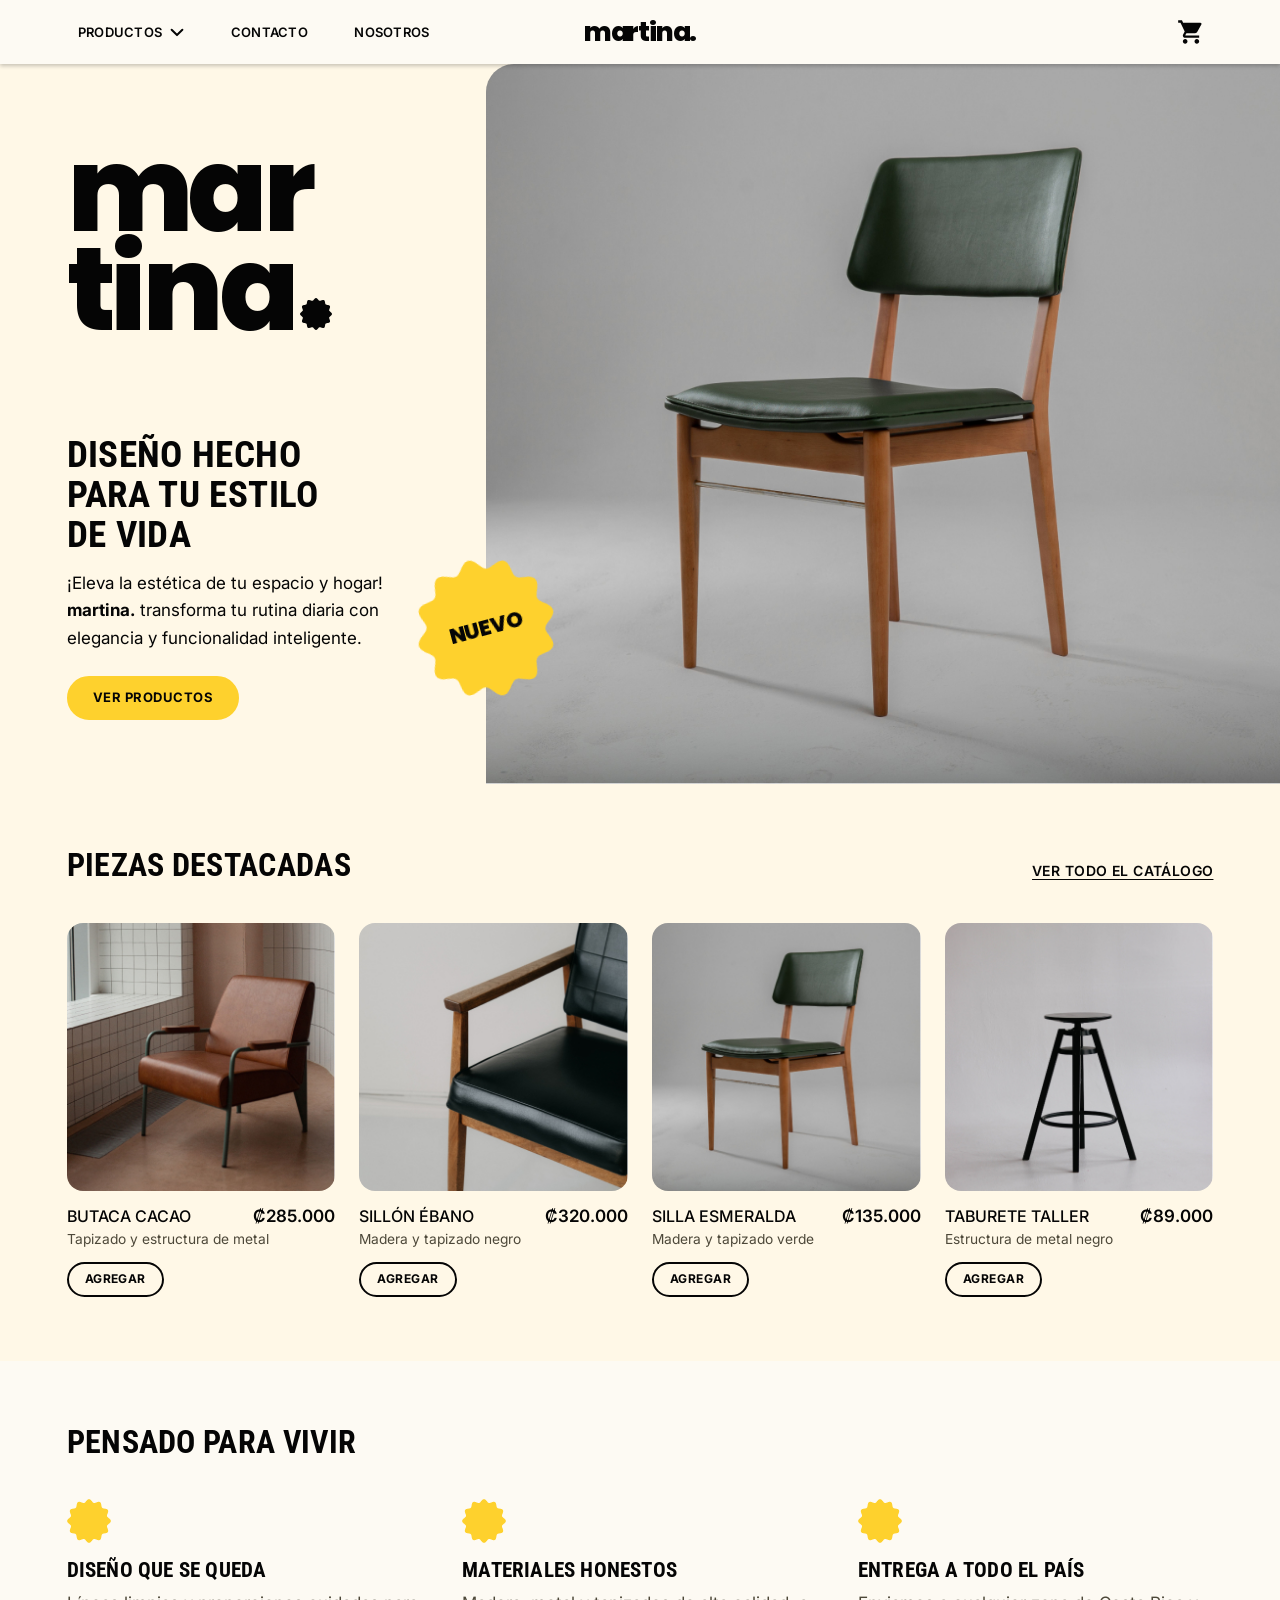
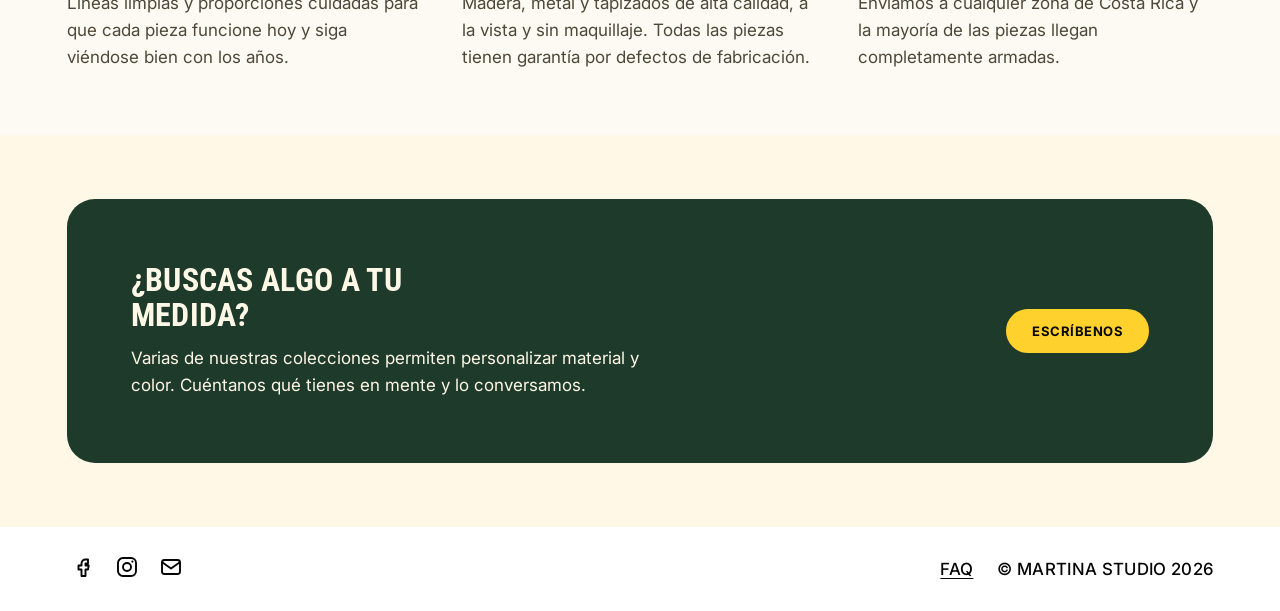
==== index.html @ 1516043b "Add files via upload" ====
<!DOCTYPE html>
<html lang="es-CR">
<head>
  <meta charset="utf-8">
  <meta name="viewport" content="width=device-width, initial-scale=1">
  <title>martina. | Diseño hecho para tu estilo de vida</title>
  <meta name="description" content="martina. studio: mobiliario contemporáneo que une arquitectura, forma y funcionalidad. Sillas, butacas y taburetes con envío a todo Costa Rica.">
  <meta name="theme-color" content="#fdfaf3">
  <meta property="og:type" content="website">
  <meta property="og:title" content="martina. | Diseño hecho para tu estilo de vida">
  <meta property="og:description" content="martina. studio: mobiliario contemporáneo que une arquitectura, forma y funcionalidad. Sillas, butacas y taburetes con envío a todo Costa Rica.">
  <meta property="og:locale" content="es_CR">
  <link rel="icon" href="img/favicon.svg" type="image/svg+xml">
  <link rel="preconnect" href="https://fonts.googleapis.com">
  <link rel="preconnect" href="https://fonts.gstatic.com" crossorigin>
  <link rel="stylesheet" href="https://fonts.googleapis.com/css2?family=Inter:wght@400;500;600;700&family=Poppins:wght@800&family=Roboto+Condensed:wght@700&display=swap">
  <link rel="stylesheet" href="css/base.css">
  <link rel="stylesheet" href="css/components.css">
  <link rel="stylesheet" href="css/pages.css">
  <script src="js/main.js" defer></script>
</head>
<body>
  <a class="skip-link" href="#contenido">Saltar al contenido</a>
  <header class="site-header">
    <div class="site-header__inner">
      <button class="nav-toggle" type="button" aria-expanded="false" aria-controls="menu-principal">
        <span class="nav-toggle__bars" aria-hidden="true"></span>
        <span class="visually-hidden">Menú</span>
      </button>
      <nav class="nav" id="menu-principal" aria-label="Principal">
        <ul class="nav__list">
          <li class="nav__item nav__item--sub">
            <div class="nav__pill">
              <a class="nav__link nav__link--split" href="productos.html">Productos</a>
              <button class="nav__chev" type="button" aria-expanded="false" aria-controls="submenu-productos">
                <span class="icon icon--chevron" aria-hidden="true"></span>
                <span class="visually-hidden">Mostrar categorías de productos</span>
              </button>
            </div>
            <ul class="nav__sub" id="submenu-productos">
            <li><a class="nav__sub-link" href="productos.html">Todos los productos</a></li>
            <li><a class="nav__sub-link" href="productos.html?tipo=silla">Sillas</a></li>
            <li><a class="nav__sub-link" href="productos.html?tipo=butaca">Butacas</a></li>
            <li><a class="nav__sub-link" href="productos.html?tipo=taburete">Taburetes</a></li>
            <li><a class="nav__sub-link" href="productos.html?tipo=mecedora">Mecedoras</a></li>
            </ul>
          </li>
          <li class="nav__item"><a class="nav__pill nav__link" href="contacto.html">Contacto</a></li>
          <li class="nav__item"><a class="nav__pill nav__link" href="nosotros.html">Nosotros</a></li>
        </ul>
      </nav>
      <a class="logo" href="index.html" aria-label="martina., ir al inicio">martina.</a>
      <a class="cart-link" href="carrito.html" aria-label="Carrito de compras, 0 productos">
        <span class="icon icon--cart" aria-hidden="true"></span>
        <span class="cart-link__count" data-cart-count></span>
      </a>
    </div>
  </header>

  <main id="contenido">
    <section class="hero" aria-labelledby="hero-title">
      <div class="hero__content">
        <span class="wordmark hero__wordmark" role="img" aria-label="martina."><span class="wordmark__line" aria-hidden="true">mar</span><span class="wordmark__line" aria-hidden="true">tina<span class="wordmark__dot"></span></span></span>
        <div>
          <h1 class="hero__title" id="hero-title">Diseño hecho para tu estilo de vida</h1>
          <p class="hero__text">¡Eleva la estética de tu espacio y hogar! <strong>martina.</strong> transforma tu rutina diaria con elegancia y funcionalidad inteligente.</p>
          <a class="btn" href="productos.html">Ver productos</a>
        </div>
      </div>
      <div class="hero__media">
        
        <img class="hero__img" src="img/hero.jpg" width="1182" height="860" alt="Silla con asiento y respaldo tapizados en verde oscuro y patas de madera, sobre fondo gris">
        <span class="badge hero__badge">Nuevo</span>
      </div>
    </section>

    <section class="section" aria-labelledby="destacados-title">
      <div class="container">
        <div class="section__head">
          <h2 id="destacados-title">Piezas destacadas</h2>
          <a class="link-arrow" href="productos.html">Ver todo el catálogo</a>
        </div>
        <ul class="product-grid product-grid--four">
      <li class="product-card" data-id="butaca-cacao" data-nombre="Butaca Cacao" data-precio="285000" data-img="img/butaca-cacao.jpg" data-info="Tapizado y estructura de metal" data-tipo="butaca" data-color="cafe" data-tamano="grande" data-material="metal tapizado" data-precio-rango="alto" data-forma="recta" data-disponibilidad="stock" data-coleccion="contemporanea" data-busqueda="butaca cacao tapizado y estructura de metal butaca cafe metal tapizado contemporanea">
        <figure class="product-card__media">
          <img class="product-card__img" src="img/butaca-cacao.jpg" alt="Butaca tapizada en marrón con estructura de metal verde oscuro junto a una ventana" width="274" height="284" loading="lazy">
        </figure>
        <div class="product-card__head">
          <h3 class="product-card__name">Butaca Cacao</h3>
          <p class="product-card__price">₡285.000</p>
          <p class="product-card__info">Tapizado y estructura de metal</p>
        </div>
        <button class="btn btn--ghost btn--small product-card__add" type="button" data-add>Agregar<span class="visually-hidden"> Butaca Cacao al carrito</span></button>
      </li>
      <li class="product-card" data-id="sillon-ebano" data-nombre="Sillón Ébano" data-precio="320000" data-img="img/sillon-ebano.jpg" data-info="Madera y tapizado negro" data-tipo="butaca" data-color="negro" data-tamano="grande" data-material="madera tapizado" data-precio-rango="alto" data-forma="recta" data-disponibilidad="encargo" data-coleccion="contemporanea" data-busqueda="sillón ébano madera y tapizado negro butaca negro madera tapizado contemporanea">
        <figure class="product-card__media">
          <img class="product-card__img" src="img/sillon-ebano.jpg" alt="Detalle de sillón con brazos de madera y asiento tapizado en negro" width="274" height="284" loading="lazy">
        </figure>
        <div class="product-card__head">
          <h3 class="product-card__name">Sillón Ébano</h3>
          <p class="product-card__price">₡320.000</p>
          <p class="product-card__info">Madera y tapizado negro</p>
        </div>
        <button class="btn btn--ghost btn--small product-card__add" type="button" data-add>Agregar<span class="visually-hidden"> Sillón Ébano al carrito</span></button>
      </li>
      <li class="product-card" data-id="silla-esmeralda" data-nombre="Silla Esmeralda" data-precio="135000" data-img="img/silla-esmeralda.jpg" data-info="Madera y tapizado verde" data-tipo="silla" data-color="verde" data-tamano="mediano" data-material="madera tapizado" data-precio-rango="medio" data-forma="recta" data-disponibilidad="stock" data-coleccion="nordica" data-busqueda="silla esmeralda madera y tapizado verde silla verde madera tapizado nordica">
        <figure class="product-card__media">
          <img class="product-card__img" src="img/silla-esmeralda.jpg" alt="Silla con asiento y respaldo tapizados en verde oscuro y patas de madera" width="274" height="284" loading="lazy">
        </figure>
        <div class="product-card__head">
          <h3 class="product-card__name">Silla Esmeralda</h3>
          <p class="product-card__price">₡135.000</p>
          <p class="product-card__info">Madera y tapizado verde</p>
        </div>
        <button class="btn btn--ghost btn--small product-card__add" type="button" data-add>Agregar<span class="visually-hidden"> Silla Esmeralda al carrito</span></button>
      </li>
      <li class="product-card" data-id="taburete-taller" data-nombre="Taburete Taller" data-precio="89000" data-img="img/taburete-taller.jpg" data-info="Estructura de metal negro" data-tipo="taburete" data-color="negro" data-tamano="pequeno" data-material="metal" data-precio-rango="bajo" data-forma="recta" data-disponibilidad="stock" data-coleccion="minimalista" data-busqueda="taburete taller estructura de metal negro taburete negro metal minimalista">
        <figure class="product-card__media">
          <img class="product-card__img" src="img/taburete-taller.jpg" alt="Taburete alto negro de metal con asiento redondo, sobre fondo gris claro" width="274" height="284" loading="lazy">
        </figure>
        <div class="product-card__head">
          <h3 class="product-card__name">Taburete Taller</h3>
          <p class="product-card__price">₡89.000</p>
          <p class="product-card__info">Estructura de metal negro</p>
        </div>
        <button class="btn btn--ghost btn--small product-card__add" type="button" data-add>Agregar<span class="visually-hidden"> Taburete Taller al carrito</span></button>
      </li>
        </ul>
      </div>
    </section>

    <section class="section section--paper" aria-labelledby="valores-title">
      <div class="container">
        <div class="section__head">
          <h2 id="valores-title">Pensado para vivir</h2>
        </div>
        <ul class="benefits">
          <li class="benefits__item">
            <h3 class="benefits__title">Diseño que se queda</h3>
            <p class="benefits__text">Líneas limpias y proporciones cuidadas para que cada pieza funcione hoy y siga viéndose bien con los años.</p>
          </li>
          <li class="benefits__item">
            <h3 class="benefits__title">Materiales honestos</h3>
            <p class="benefits__text">Madera, metal y tapizados de alta calidad, a la vista y sin maquillaje. Todas las piezas tienen garantía por defectos de fabricación.</p>
          </li>
          <li class="benefits__item">
            <h3 class="benefits__title">Entrega a todo el país</h3>
            <p class="benefits__text">Enviamos a cualquier zona de Costa Rica y la mayoría de las piezas llegan completamente armadas.</p>
          </li>
        </ul>
      </div>
    </section>

    <section class="section" aria-labelledby="cta-title">
      <div class="container">
        <div class="cta">
          <div>
            <h2 class="cta__title" id="cta-title">¿Buscas algo a tu medida?</h2>
            <p class="cta__text">Varias de nuestras colecciones permiten personalizar material y color. Cuéntanos qué tienes en mente y lo conversamos.</p>
          </div>
          <a class="btn" href="contacto.html">Escríbenos</a>
        </div>
      </div>
    </section>
  </main>

  <footer class="site-footer">
    <div class="site-footer__inner">
      <ul class="social">
        <li><a class="social__link" href="https://www.facebook.com/martina.studio" target="_blank" rel="noopener noreferrer"><span class="icon icon--facebook" aria-hidden="true"></span><span class="visually-hidden">Facebook de martina. (se abre en una pestaña nueva)</span></a></li>
        <li><a class="social__link" href="https://www.instagram.com/martina.studio" target="_blank" rel="noopener noreferrer"><span class="icon icon--instagram" aria-hidden="true"></span><span class="visually-hidden">Instagram de martina. (se abre en una pestaña nueva)</span></a></li>
        <li><a class="social__link" href="mailto:martina@studio.com"><span class="icon icon--mail" aria-hidden="true"></span><span class="visually-hidden">Enviar correo a martina@studio.com</span></a></li>
      </ul>
      <div class="site-footer__meta">
        <a class="site-footer__link" href="preguntas-frecuentes.html">FAQ</a>
        <p class="site-footer__copy">&copy; Martina Studio 2026</p>
      </div>
    </div>
  </footer>
  <div class="toast" id="toast" role="status" aria-live="polite"></div>
</body>
</html>
---- css/base.css ----
/* Estilos base y variables del sitio. */

:root {
  /* Colores */
  --color-ink: #050505;
  --color-ink-soft: #4d4839;
  --color-cream: #fff8e7;
  --color-paper: #fdfaf3;
  --color-sand: #ede6da;
  --color-line: #d8cfbd;
  --color-yellow: #fed12d;
  --color-yellow-soft: #ffe58a;
  --color-forest: #1e3a2b;
  --color-white: #ffffff;
  --color-error: #b3261e;
  --color-ok: #1e6b3a;

  /* Tipografías */
  --font-brand: "Poppins", "Montserrat", "Segoe UI", Arial, sans-serif;
  --font-display: "Roboto Condensed", "Arial Narrow", "Helvetica Neue", Arial, sans-serif;
  --font-body: "Inter", "Segoe UI", system-ui, -apple-system, Roboto, Arial, sans-serif;

  --step--1: clamp(0.8rem, 0.78rem + 0.1vw, 0.875rem);
  --step-0: clamp(1rem, 0.97rem + 0.15vw, 1.0625rem);
  --step-1: clamp(1.15rem, 1.08rem + 0.35vw, 1.3rem);
  --step-2: clamp(1.5rem, 1.3rem + 1vw, 2rem);
  --step-3: clamp(1.9rem, 1.5rem + 2vw, 2.9rem);

  /* Espaciado y formas */
  --space-1: 0.25rem;
  --space-2: 0.5rem;
  --space-3: 0.75rem;
  --space-4: 1rem;
  --space-5: 1.5rem;
  --space-6: 2.5rem;
  --space-7: 4rem;
  --space-8: 6rem;
  --radius-s: 0.5rem;
  --radius-m: 1rem;
  --radius-l: 1.75rem;
  --gutter: clamp(1rem, 5.2vw, 4.75rem);
  --header-h: 4rem;
  --shadow-header: 0 2px 4px rgba(0, 0, 0, 0.22);
  --shadow-pop: 0 12px 32px rgba(5, 5, 5, 0.18);
  --ease: cubic-bezier(0.2, 0.7, 0.2, 1);
}

*,
*::before,
*::after {
  box-sizing: border-box;
}

html {
  -webkit-text-size-adjust: 100%;
  scroll-behavior: smooth;
  scroll-padding-top: calc(var(--header-h) + 1rem);
}

body {
  margin: 0;
  min-height: 100vh;
  display: flex;
  flex-direction: column;
  background: var(--color-cream);
  color: var(--color-ink);
  font-family: var(--font-body);
  font-size: var(--step-0);
  font-weight: 400;
  line-height: 1.6;
  text-rendering: optimizeLegibility;
}

main {
  flex: 1;
}

img,
svg {
  display: block;
  max-width: 100%;
}

img {
  height: auto;
}

h1,
h2,
h3 {
  margin: 0;
  font-family: var(--font-display);
  font-weight: 700;
  line-height: 1.08;
  letter-spacing: 0.01em;
  text-transform: uppercase;
}

h1 { font-size: var(--step-3); }
h2 { font-size: var(--step-2); }
h3 { font-size: var(--step-1); }

p {
  margin: 0 0 var(--space-4);
}

ul,
ol {
  margin: 0;
  padding: 0;
}

a {
  color: inherit;
  text-underline-offset: 0.2em;
}

button,
input,
select,
textarea {
  font: inherit;
  color: inherit;
}

button {
  cursor: pointer;
}

address {
  font-style: normal;
}

[hidden] {
  display: none !important;
}

/* Foco de teclado */
:focus-visible {
  outline: 3px solid var(--color-ink);
  outline-offset: 3px;
  border-radius: 4px;
}

::selection {
  background: var(--color-yellow);
  color: var(--color-ink);
}

/* Utilidades */
.visually-hidden {
  position: absolute !important;
  width: 1px;
  height: 1px;
  margin: -1px;
  padding: 0;
  overflow: hidden;
  clip: rect(0 0 0 0);
  white-space: nowrap;
  border: 0;
}

.container {
  width: 100%;
  max-width: 96rem;
  margin-inline: auto;
  padding-inline: var(--gutter);
}

.skip-link {
  position: absolute;
  top: -4rem;
  left: var(--space-4);
  z-index: 100;
  padding: var(--space-3) var(--space-4);
  background: var(--color-yellow);
  color: var(--color-ink);
  font-weight: 600;
  border-radius: var(--radius-s);
  text-decoration: none;
}

.skip-link:focus {
  top: var(--space-3);
}

@media (prefers-reduced-motion: reduce) {
  html { scroll-behavior: auto; }

  *,
  *::before,
  *::after {
    animation-duration: 0.01ms !important;
    animation-iteration-count: 1 !important;
    transition-duration: 0.01ms !important;
  }
}
---- css/components.css ----
/* Componentes compartidos del sitio. */

/* Iconos */
.icon {
  display: inline-block;
  flex: none;
  width: 1.5rem;
  height: 1.5rem;
  background: center / contain no-repeat;
}

.icon--cart { background-image: url("../img/icons/cart.svg"); width: 1.75rem; height: 1.75rem; }
.icon--chevron { background-image: url("../img/icons/chevron.svg"); width: 1.1rem; height: 1.1rem; }
.icon--facebook { background-image: url("../img/icons/facebook.svg"); }
.icon--instagram { background-image: url("../img/icons/instagram.svg"); }
.icon--mail { background-image: url("../img/icons/mail.svg"); }
.icon--lg { width: 2rem; height: 2rem; }

/* Wordmark */
.wordmark {
  display: inline-block;
  font-family: var(--font-brand);
  font-weight: 800;
  line-height: 0.84;
  letter-spacing: -0.045em;
  text-transform: lowercase;
}

.wordmark__line {
  display: block;
}

.wordmark__dot {
  display: inline-block;
  width: 0.27em;
  height: 0.27em;
  margin-left: 0.05em;
  background: url("../img/sello-negro.svg") center / contain no-repeat;
}

/* Cabecera y navegación */
.site-header {
  position: sticky;
  top: 0;
  z-index: 50;
  background: var(--color-paper);
  box-shadow: var(--shadow-header);
}

.site-header__inner {
  position: relative;
  display: grid;
  grid-template-columns: 1fr auto 1fr;
  align-items: center;
  gap: var(--space-4);
  max-width: 100rem;
  min-height: var(--header-h);
  margin-inline: auto;
  padding-inline: var(--gutter);
}

.logo {
  grid-column: 2;
  grid-row: 1;
  font-family: var(--font-brand);
  font-size: 1.65rem;
  font-weight: 800;
  letter-spacing: -0.045em;
  line-height: 1;
  text-decoration: none;
}

.cart-link {
  position: relative;
  grid-column: 3;
  grid-row: 1;
  justify-self: end;
  display: inline-flex;
  align-items: center;
  padding: var(--space-2);
  border-radius: var(--radius-s);
  text-decoration: none;
}

.cart-link__count {
  position: absolute;
  top: -0.1rem;
  right: -0.25rem;
  min-width: 1.2rem;
  padding: 0 0.3rem;
  border-radius: 999px;
  background: var(--color-yellow);
  font-size: 0.72rem;
  font-weight: 700;
  line-height: 1.2rem;
  text-align: center;
}

.cart-link__count:empty {
  display: none;
}

.nav {
  grid-column: 1;
  grid-row: 1;
  justify-self: start;
}

.nav__list {
  display: flex;
  align-items: center;
  gap: var(--space-5);
  list-style: none;
}

.nav__item {
  position: relative;
}

.nav__pill {
  display: flex;
  align-items: center;
  border-radius: var(--radius-s);
  transition: background-color 0.2s var(--ease);
}

.nav__pill:hover {
  background: var(--color-yellow-soft);
}

.nav__pill.is-current {
  background: var(--color-yellow);
}

.nav__link {
  display: block;
  padding: 0.65rem 0.7rem;
  font-size: 0.8125rem;
  font-weight: 600;
  letter-spacing: 0.02em;
  line-height: 1;
  text-decoration: none;
  text-transform: uppercase;
}

.nav__link--split {
  padding-right: 0.2rem;
}

.nav__chev {
  display: inline-flex;
  align-items: center;
  padding: 0.65rem 0.6rem 0.65rem 0.2rem;
  border: 0;
  border-radius: var(--radius-s);
  background: none;
}

.nav__chev .icon {
  transition: transform 0.2s var(--ease);
}

.nav__item.is-open .nav__chev .icon {
  transform: rotate(180deg);
}

.nav__sub {
  position: absolute;
  top: 100%;
  left: 0;
  z-index: 10;
  display: none;
  min-width: 14rem;
  margin: 0.4rem 0 0;
  padding: var(--space-2);
  list-style: none;
  background: var(--color-paper);
  border-radius: var(--radius-m);
  box-shadow: var(--shadow-pop);
}

.nav__sub::before {
  content: "";
  position: absolute;
  top: -0.4rem;
  right: 0;
  left: 0;
  height: 0.4rem;
}

.nav__item.is-open .nav__sub {
  display: block;
}

@media (hover: hover) and (min-width: 56.25em) {
  .nav__item--sub:hover .nav__sub {
    display: block;
  }
}

.nav__sub-link {
  display: block;
  padding: 0.6rem 0.8rem;
  border-radius: var(--radius-s);
  font-size: 0.9rem;
  font-weight: 500;
  text-decoration: none;
}

.nav__sub-link:hover {
  background: var(--color-yellow-soft);
}

.nav-toggle {
  display: none;
  grid-column: 1;
  grid-row: 1;
  justify-self: start;
  align-items: center;
  justify-content: center;
  width: 2.75rem;
  height: 2.75rem;
  border: 0;
  border-radius: var(--radius-s);
  background: none;
}

.nav-toggle__bars,
.nav-toggle__bars::before,
.nav-toggle__bars::after {
  display: block;
  width: 1.4rem;
  height: 2px;
  background: var(--color-ink);
  transition: transform 0.25s var(--ease), background-color 0.25s var(--ease);
}

.nav-toggle__bars {
  position: relative;
}

.nav-toggle__bars::before,
.nav-toggle__bars::after {
  content: "";
  position: absolute;
  left: 0;
}

.nav-toggle__bars::before { top: -0.45rem; }
.nav-toggle__bars::after { top: 0.45rem; }

.nav-toggle.is-open .nav-toggle__bars { background: transparent; }
.nav-toggle.is-open .nav-toggle__bars::before { transform: translateY(0.45rem) rotate(45deg); }
.nav-toggle.is-open .nav-toggle__bars::after { transform: translateY(-0.45rem) rotate(-45deg); }

@media (max-width: 56.24em) {
  .nav-toggle {
    display: inline-flex;
  }

  .nav {
    position: absolute;
    top: 100%;
    right: 0;
    left: 0;
    display: none;
    max-height: calc(100vh - var(--header-h));
    overflow-y: auto;
    padding: var(--space-4) var(--gutter) var(--space-5);
    background: var(--color-paper);
    box-shadow: var(--shadow-header);
  }

  .nav.is-open {
    display: block;
  }

  .nav__list {
    flex-direction: column;
    align-items: stretch;
    gap: var(--space-1);
  }

  .nav__link {
    padding: 0.9rem 0.8rem;
    font-size: 0.9rem;
  }

  .nav__chev {
    display: none;
  }

  .nav__sub {
    position: static;
    display: block;
    min-width: 0;
    margin: 0 0 var(--space-2) var(--space-4);
    padding: 0;
    background: none;
    box-shadow: none;
  }

  .nav__sub::before {
    display: none;
  }

  .nav__sub-link {
    padding: 0.7rem 0.8rem;
  }
}

/* Botones */
.btn {
  display: inline-flex;
  align-items: center;
  justify-content: center;
  gap: var(--space-2);
  padding: 0.85rem 1.5rem;
  border: 2px solid var(--color-yellow);
  border-radius: 999px;
  background: var(--color-yellow);
  color: var(--color-ink);
  font-size: 0.8125rem;
  font-weight: 700;
  letter-spacing: 0.04em;
  line-height: 1;
  text-decoration: none;
  text-transform: uppercase;
  transition: background-color 0.2s var(--ease), border-color 0.2s var(--ease), transform 0.2s var(--ease);
}

.btn:hover {
  background: var(--color-yellow-soft);
  border-color: var(--color-yellow-soft);
}

.btn:active {
  transform: translateY(1px);
}

.btn:disabled {
  background: var(--color-sand);
  border-color: var(--color-line);
  color: var(--color-ink-soft);
  cursor: not-allowed;
}

.btn--ghost {
  background: transparent;
  border-color: var(--color-ink);
}

.btn--ghost:hover {
  background: var(--color-ink);
  border-color: var(--color-ink);
  color: var(--color-cream);
}

.btn--small {
  padding: 0.6rem 1rem;
  font-size: 0.75rem;
}

.btn--block {
  width: 100%;
}

.link-arrow {
  font-size: 0.875rem;
  font-weight: 600;
  text-transform: uppercase;
  letter-spacing: 0.03em;
}

/* Sello "Nuevo" */
.badge {
  position: absolute;
  z-index: 2;
  display: grid;
  place-items: center;
  width: 8.75rem;
  aspect-ratio: 1;
  background: url("../img/sello-amarillo.svg") center / contain no-repeat;
  font-family: var(--font-brand);
  font-size: 1.35rem;
  font-weight: 800;
  letter-spacing: -0.01em;
  text-transform: uppercase;
  transform: rotate(-15deg);
}

/* Tarjetas de producto */
.product-card {
  display: flex;
  flex-direction: column;
  gap: var(--space-3);
  list-style: none;
}

.product-card__media {
  margin: 0;
  overflow: hidden;
  aspect-ratio: 1;
  border-radius: var(--radius-m);
  background: var(--color-sand);
}

.product-card__img {
  width: 100%;
  height: 100%;
  object-fit: cover;
  transition: transform 0.5s var(--ease);
}

.product-card:hover .product-card__img {
  transform: scale(1.04);
}

.product-card__head {
  display: grid;
  grid-template-columns: 1fr auto;
  align-items: baseline;
  column-gap: var(--space-3);
}

.product-card__name {
  font-family: var(--font-body);
  font-size: 1rem;
  font-weight: 500;
  letter-spacing: 0;
  line-height: 1.3;
  text-transform: uppercase;
}

.product-card__price {
  margin: 0;
  font-weight: 600;
  white-space: nowrap;
}

.product-card__info {
  grid-column: 1 / -1;
  margin: 0;
  color: var(--color-ink-soft);
  font-size: var(--step--1);
  line-height: 1.4;
}

.product-card__add {
  align-self: flex-start;
  margin-top: auto;
}

.placeholder {
  display: grid;
  place-items: center;
  width: 100%;
  height: 100%;
  padding: var(--space-4);
  background:
    repeating-linear-gradient(135deg, transparent 0 14px, rgba(0, 0, 0, 0.025) 14px 28px),
    var(--color-sand);
  color: var(--color-ink-soft);
  font-size: var(--step--1);
  text-align: center;
}

/* Campos de formulario */
.field {
  display: flex;
  flex-direction: column;
  gap: var(--space-2);
  margin-bottom: var(--space-5);
}

.field__label {
  font-size: 0.875rem;
  font-weight: 600;
}

.field__hint {
  color: var(--color-ink-soft);
  font-size: var(--step--1);
  font-weight: 400;
}

.field__control {
  width: 100%;
  padding: 0.8rem 1rem;
  border: 2px solid var(--color-line);
  border-radius: var(--radius-m);
  background: var(--color-paper);
  transition: border-color 0.2s var(--ease), box-shadow 0.2s var(--ease);
}

.field__control:hover {
  border-color: var(--color-ink-soft);
}

.field__control:focus {
  outline: none;
  border-color: var(--color-ink);
  box-shadow: 0 0 0 4px var(--color-yellow);
}

.field__control--area {
  min-height: 9rem;
  resize: vertical;
}

.field__error {
  min-height: 0;
  margin: 0;
  color: var(--color-error);
  font-size: 0.85rem;
  font-weight: 500;
}

.field__error:empty {
  display: none;
}

.field--error .field__control {
  border-color: var(--color-error);
}

.field__counter {
  align-self: flex-end;
  margin: 0;
  color: var(--color-ink-soft);
  font-size: 0.8rem;
}

.check {
  display: flex;
  align-items: flex-start;
  gap: var(--space-3);
  cursor: pointer;
  font-size: 0.95rem;
  line-height: 1.4;
}

.check__input {
  flex: none;
  width: 1.25rem;
  height: 1.25rem;
  margin: 0.1rem 0 0;
  accent-color: var(--color-ink);
  cursor: pointer;
}

.form-status {
  margin: var(--space-4) 0 0;
  padding: var(--space-3) var(--space-4);
  border-radius: var(--radius-m);
  background: var(--color-yellow-soft);
  font-weight: 500;
}

/* Pie de página */
.site-footer {
  background: var(--color-white);
}

.site-footer__inner {
  display: flex;
  flex-wrap: wrap;
  align-items: center;
  justify-content: space-between;
  gap: var(--space-4) var(--space-6);
  max-width: 100rem;
  margin-inline: auto;
  padding: var(--space-5) var(--gutter);
}

.social {
  display: flex;
  gap: var(--space-3);
  list-style: none;
}

.social__link {
  display: inline-flex;
  padding: var(--space-1);
  border-radius: var(--radius-s);
  transition: transform 0.2s var(--ease);
}

.social__link:hover {
  transform: translateY(-2px);
}

.site-footer__meta {
  display: flex;
  flex-wrap: wrap;
  align-items: center;
  gap: var(--space-2) var(--space-5);
}

.site-footer__link,
.site-footer__copy {
  margin: 0;
  font-size: 1.05rem;
  font-weight: 500;
  letter-spacing: 0.02em;
  text-transform: uppercase;
}

/* Aviso */
.toast {
  position: fixed;
  bottom: var(--space-5);
  left: 50%;
  z-index: 90;
  max-width: calc(100vw - 2rem);
  padding: 0.8rem 1.25rem;
  border-radius: 999px;
  background: var(--color-ink);
  color: var(--color-cream);
  font-size: 0.9rem;
  font-weight: 500;
  opacity: 0;
  pointer-events: none;
  transform: translate(-50%, 1rem);
  transition: opacity 0.25s var(--ease), transform 0.25s var(--ease);
}

.toast.is-visible {
  opacity: 1;
  transform: translate(-50%, 0);
}

/* Modal */
.modal {
  width: min(30rem, calc(100vw - 2rem));
  padding: var(--space-5);
  border: 0;
  border-radius: var(--radius-l);
  background: var(--color-paper);
  color: var(--color-ink);
  box-shadow: var(--shadow-pop);
}

.modal::backdrop {
  background: rgba(5, 5, 5, 0.55);
}

.modal__title {
  margin-bottom: var(--space-3);
}

.modal__actions {
  display: flex;
  flex-wrap: wrap;
  justify-content: flex-end;
  gap: var(--space-3);
  margin-top: var(--space-5);
}

/* Preguntas frecuentes */
.accordion__item {
  border-bottom: 2px solid var(--color-line);
}

.accordion__summary {
  display: flex;
  align-items: center;
  justify-content: space-between;
  gap: var(--space-4);
  padding: var(--space-4) 0;
  font-size: var(--step-1);
  font-weight: 600;
  line-height: 1.3;
  list-style: none;
  cursor: pointer;
}

.accordion__summary::-webkit-details-marker {
  display: none;
}

.accordion__summary::after {
  content: "+";
  flex: none;
  font-family: var(--font-display);
  font-size: 1.75rem;
  font-weight: 700;
  line-height: 1;
}

.accordion__item[open] .accordion__summary::after {
  content: "\2212";
}

.accordion__body {
  max-width: 42rem;
  padding-bottom: var(--space-4);
  color: var(--color-ink-soft);
}
---- css/pages.css ----
/* Estilos específicos de cada página. */

/* Rejilla de productos */
.product-grid {
  display: grid;
  grid-template-columns: repeat(auto-fill, minmax(11.5rem, 1fr));
  gap: var(--space-6) var(--space-5);
  list-style: none;
}

@media (max-width: 40em) {
  .product-grid {
    grid-template-columns: repeat(2, minmax(0, 1fr));
    gap: var(--space-5) var(--space-3);
  }

  .cart__items {
    grid-template-columns: repeat(2, minmax(0, 1fr));
  }
}

.product-grid--four {
  grid-template-columns: repeat(4, minmax(0, 1fr));
}

@media (max-width: 56.24em) {
  .product-grid--four {
    grid-template-columns: repeat(2, minmax(0, 1fr));
  }
}

/* Secciones */
.section {
  padding-block: var(--space-7);
}

.section--paper {
  background: var(--color-paper);
}

.section__head {
  display: flex;
  flex-wrap: wrap;
  align-items: baseline;
  justify-content: space-between;
  gap: var(--space-3) var(--space-5);
  margin-bottom: var(--space-6);
}

/* Inicio: hero */
.hero {
  display: grid;
  grid-template-columns: minmax(0, 38fr) minmax(0, 62fr);
  min-height: min(45rem, calc(100vh - var(--header-h) - 5rem));
}

.hero__content {
  display: flex;
  flex-direction: column;
  justify-content: space-between;
  gap: var(--space-7);
  padding: clamp(2rem, 6vw, 5rem) var(--space-5) clamp(2rem, 5vw, 4rem) var(--gutter);
}

.hero__wordmark {
  font-size: clamp(4.5rem, 9.2vw, 9rem);
}

.hero__title {
  max-width: 14ch;
  margin-bottom: var(--space-4);
  font-size: clamp(1.7rem, 1.2rem + 1.6vw, 2.3rem);
}

.hero__text {
  max-width: 24rem;
  margin-bottom: var(--space-5);
}

.hero__media {
  position: relative;
  min-height: 22rem;
}

.hero__img {
  width: 100%;
  height: 100%;
  object-fit: cover;
  border-top-left-radius: var(--radius-l);
}

.hero__badge {
  bottom: 12%;
  left: 0;
  margin-left: -4.4rem;
  animation: stamp 0.9s var(--ease) 0.25s both;
}

@keyframes stamp {
  from { opacity: 0; transform: rotate(-70deg) scale(0.4); }
  to { opacity: 1; transform: rotate(-15deg) scale(1); }
}

@media (max-width: 56.24em) {
  .hero {
    grid-template-columns: 1fr;
    min-height: 0;
  }

  .hero__content {
    gap: var(--space-6);
    padding: var(--space-6) var(--gutter) var(--space-7);
  }

  .hero__media {
    min-height: 0;
    aspect-ratio: 4 / 3;
  }

  .hero__img {
    border-top-left-radius: var(--radius-l);
    border-top-right-radius: var(--radius-l);
  }

  .hero__badge {
    top: 0;
    right: var(--gutter);
    bottom: auto;
    left: auto;
    width: 6.75rem;
    margin: -3.4rem 0 0;
    font-size: 1.05rem;
  }
}

/* Inicio: beneficios */
.benefits {
  display: grid;
  grid-template-columns: repeat(auto-fit, minmax(15rem, 1fr));
  gap: var(--space-6);
  list-style: none;
}

.benefits__item::before {
  content: "";
  display: block;
  width: 2.75rem;
  height: 2.75rem;
  margin-bottom: var(--space-4);
  background: url("../img/sello-amarillo.svg") center / contain no-repeat;
}

.benefits__title {
  margin-bottom: var(--space-2);
  font-size: var(--step-1);
}

.benefits__text {
  max-width: 24rem;
  margin: 0;
  color: var(--color-ink-soft);
}

/* Inicio: llamada a la acción */
.cta {
  display: flex;
  flex-wrap: wrap;
  align-items: center;
  justify-content: space-between;
  gap: var(--space-5) var(--space-6);
  padding: clamp(1.75rem, 5vw, 4rem);
  border-radius: var(--radius-l);
  background: var(--color-forest);
  color: var(--color-cream);
}

.cta__title {
  max-width: 18ch;
  margin-bottom: var(--space-3);
}

.cta__text {
  max-width: 34rem;
  margin: 0;
}

/* Catálogo */
.catalog {
  padding-block: var(--space-6) var(--space-7);
}

.catalog__bar {
  display: flex;
  flex-wrap: wrap;
  align-items: center;
  gap: var(--space-3);
  margin-bottom: var(--space-6);
  padding: var(--space-2) var(--space-2) var(--space-2) var(--space-5);
  border-radius: var(--radius-m);
  background: var(--color-sand);
}

.catalog__search {
  flex: 1 1 14rem;
  min-width: 0;
  padding: 0.7rem 0;
  border: 0;
  background: transparent;
}

.catalog__search:focus {
  outline: none;
}

.catalog__bar:focus-within {
  box-shadow: 0 0 0 4px var(--color-yellow);
}

.catalog__sort {
  padding: 0.6rem 0.9rem;
  border: 0;
  border-radius: var(--radius-s);
  background: var(--color-paper);
  font-size: 0.9rem;
}

.catalog__layout {
  display: grid;
  grid-template-columns: 15rem minmax(0, 1fr);
  gap: var(--space-7);
  align-items: start;
}

.catalog__status {
  margin-bottom: var(--space-4);
  color: var(--color-ink-soft);
  font-size: 0.9rem;
}

.catalog__empty {
  padding: var(--space-6) 0;
}

.filters-toggle {
  display: none;
  margin-bottom: var(--space-4);
}

.filters {
  position: sticky;
  top: calc(var(--header-h) + var(--space-4));
}

.filter {
  border-bottom: 3px solid var(--color-sand);
}

.filter__summary {
  display: flex;
  align-items: center;
  justify-content: space-between;
  padding: 1.05rem 0.25rem;
  font-size: 1rem;
  font-weight: 600;
  text-transform: uppercase;
  list-style: none;
  cursor: pointer;
}

.filter__summary::-webkit-details-marker {
  display: none;
}

.filter__summary::after {
  content: "+";
  padding-right: 0.5rem;
  font-size: 1.25rem;
  font-weight: 500;
}

.filter[open] .filter__summary::after {
  content: "\2212";
}

.filter__options {
  display: grid;
  gap: var(--space-3);
  padding: 0 0.25rem var(--space-4);
}

.filters__clear {
  margin-top: var(--space-5);
}

@media (max-width: 56.24em) {
  .catalog__layout {
    grid-template-columns: 1fr;
    gap: var(--space-4);
  }

  .filters {
    position: static;
  }

  .js .filters-toggle {
    display: inline-flex;
  }

  .js .filters {
    display: none;
  }

  .js .filters.is-open {
    display: block;
    margin-bottom: var(--space-5);
  }
}

/* Carrito */
.cart {
  display: grid;
  grid-template-columns: minmax(0, 1fr) minmax(18rem, 27rem);
  gap: var(--space-7);
  align-items: start;
  padding-block: var(--space-7);
}

.cart__items {
  display: grid;
  grid-template-columns: repeat(auto-fill, minmax(12rem, 1fr));
  gap: var(--space-6) var(--space-5);
  list-style: none;
}

.cart__empty {
  grid-column: 1 / -1;
  max-width: 26rem;
}

.cart-item {
  display: flex;
  flex-direction: column;
  gap: var(--space-2);
}

.cart-item__media {
  overflow: hidden;
  aspect-ratio: 1;
  border-radius: var(--radius-m);
  background: var(--color-sand);
}

.cart-item__img {
  width: 100%;
  height: 100%;
  object-fit: cover;
}

.cart-item__head {
  display: flex;
  justify-content: space-between;
  gap: var(--space-3);
  font-weight: 500;
  text-transform: uppercase;
}

.cart-item__info {
  margin: 0;
  color: var(--color-ink-soft);
  font-size: var(--step--1);
}

.cart-item__controls {
  display: flex;
  flex-wrap: wrap;
  align-items: center;
  justify-content: space-between;
  gap: var(--space-2);
  margin-top: var(--space-1);
}

.qty {
  display: inline-flex;
  align-items: center;
  border: 2px solid var(--color-ink);
  border-radius: 999px;
}

.qty__btn {
  width: 2rem;
  height: 2rem;
  border: 0;
  border-radius: 999px;
  background: none;
  font-size: 1.1rem;
  line-height: 1;
}

.qty__btn:hover {
  background: var(--color-yellow);
}

.qty__value {
  min-width: 1.5rem;
  font-size: 0.9rem;
  font-weight: 600;
  text-align: center;
}

.cart-item__remove {
  padding: var(--space-1);
  border: 0;
  background: none;
  font-size: 0.85rem;
  text-decoration: underline;
  text-underline-offset: 0.2em;
}

.summary {
  position: sticky;
  top: calc(var(--header-h) + var(--space-4));
  padding: var(--space-6);
  border-radius: var(--radius-l);
  background: var(--color-sand);
}

.summary__title {
  margin-bottom: var(--space-6);
}

.summary__lines {
  display: grid;
  gap: var(--space-4);
  min-height: 6rem;
  margin-bottom: var(--space-6);
  list-style: none;
}

.summary__line,
.summary__total {
  display: flex;
  justify-content: space-between;
  gap: var(--space-4);
  font-weight: 500;
  text-transform: uppercase;
}

.summary__total {
  margin: 0 0 var(--space-5);
  padding-top: var(--space-4);
  border-top: 2px solid var(--color-line);
  font-weight: 700;
}

.summary__actions {
  display: grid;
  justify-items: center;
  gap: var(--space-3);
}

.summary__clear {
  border: 0;
  background: none;
  font-size: 0.85rem;
  text-decoration: underline;
  text-underline-offset: 0.2em;
}

@media (max-width: 56.24em) {
  .cart {
    grid-template-columns: 1fr;
    gap: var(--space-6);
  }

  .summary {
    position: static;
    padding: var(--space-5);
  }
}

/* Contacto */
.contact {
  display: grid;
  grid-template-columns: minmax(0, 2fr) minmax(0, 1fr);
}

.contact__content {
  max-width: 44rem;
  padding: var(--space-7) var(--gutter) var(--space-7);
}

.contact__title {
  margin-bottom: var(--space-6);
}

.contact__list {
  display: grid;
  gap: var(--space-4);
  margin-bottom: var(--space-5);
  list-style: none;
}

.contact__item {
  display: flex;
  align-items: center;
  gap: var(--space-4);
}

.contact__link {
  text-decoration: none;
}

.contact__link:hover {
  text-decoration: underline;
}

.contact__phone {
  display: inline-block;
  margin-bottom: var(--space-3);
  font-size: var(--step-2);
  font-weight: 300;
  text-decoration: none;
}

.contact__meta {
  margin-bottom: var(--space-7);
  color: var(--color-ink-soft);
}

.contact__form-title {
  margin-bottom: var(--space-5);
  font-size: var(--step-2);
}

.contact__row {
  display: grid;
  grid-template-columns: repeat(2, minmax(0, 1fr));
  column-gap: var(--space-5);
}

.contact__media {
  position: sticky;
  top: var(--header-h);
  align-self: start;
  height: calc(100vh - var(--header-h));
  min-height: 28rem;
  overflow: hidden;
}

.contact__img {
  width: 100%;
  height: 100%;
  object-fit: cover;
}

.contact__wordmark {
  position: absolute;
  right: var(--space-6);
  bottom: var(--space-6);
  font-size: clamp(2.75rem, 5vw, 4.5rem);
}

@media (max-width: 56.24em) {
  .contact {
    grid-template-columns: 1fr;
  }

  .contact__content {
    max-width: none;
    padding-block: var(--space-6);
  }

  .contact__media {
    position: relative;
    top: auto;
    height: auto;
    min-height: 0;
    aspect-ratio: 16 / 10;
  }

  .contact__row {
    grid-template-columns: 1fr;
  }

  .contact__wordmark {
    display: none;
  }
}

/* Nosotros */
.about {
  max-width: 44rem;
  margin-inline: auto;
  padding: var(--space-7) var(--gutter) var(--space-8);
}

.about__title {
  margin-bottom: var(--space-5);
}

.about__text {
  max-width: 38rem;
  margin-bottom: var(--space-5);
  font-size: var(--step-1);
  line-height: 1.65;
}

.about__pillars {
  display: grid;
  gap: var(--space-5);
  margin: var(--space-7) 0;
  list-style: none;
}

.about__pillar {
  padding-left: var(--space-5);
  border-left: 4px solid var(--color-yellow);
}

.about__pillar-title {
  margin-bottom: var(--space-1);
  font-size: var(--step-1);
}

.about__pillar-text {
  margin: 0;
  color: var(--color-ink-soft);
}

.about__wordmark {
  display: block;
  width: max-content;
  margin-inline: auto;
  font-size: clamp(3.5rem, 8vw, 5rem);
}

/* Preguntas frecuentes */
.faq {
  max-width: 52rem;
  margin-inline: auto;
  padding: var(--space-7) var(--gutter) var(--space-8);
}

.faq__title {
  margin-bottom: var(--space-3);
}

.faq__intro {
  margin-bottom: var(--space-6);
  color: var(--color-ink-soft);
}

.faq__more {
  margin-top: var(--space-6);
}

/* Páginas simples */
.notice {
  display: grid;
  justify-items: center;
  gap: var(--space-5);
  max-width: 36rem;
  margin-inline: auto;
  padding: var(--space-8) var(--gutter);
  text-align: center;
}

.notice__wordmark {
  font-size: 5rem;
}

.notice__text {
  margin: 0;
}
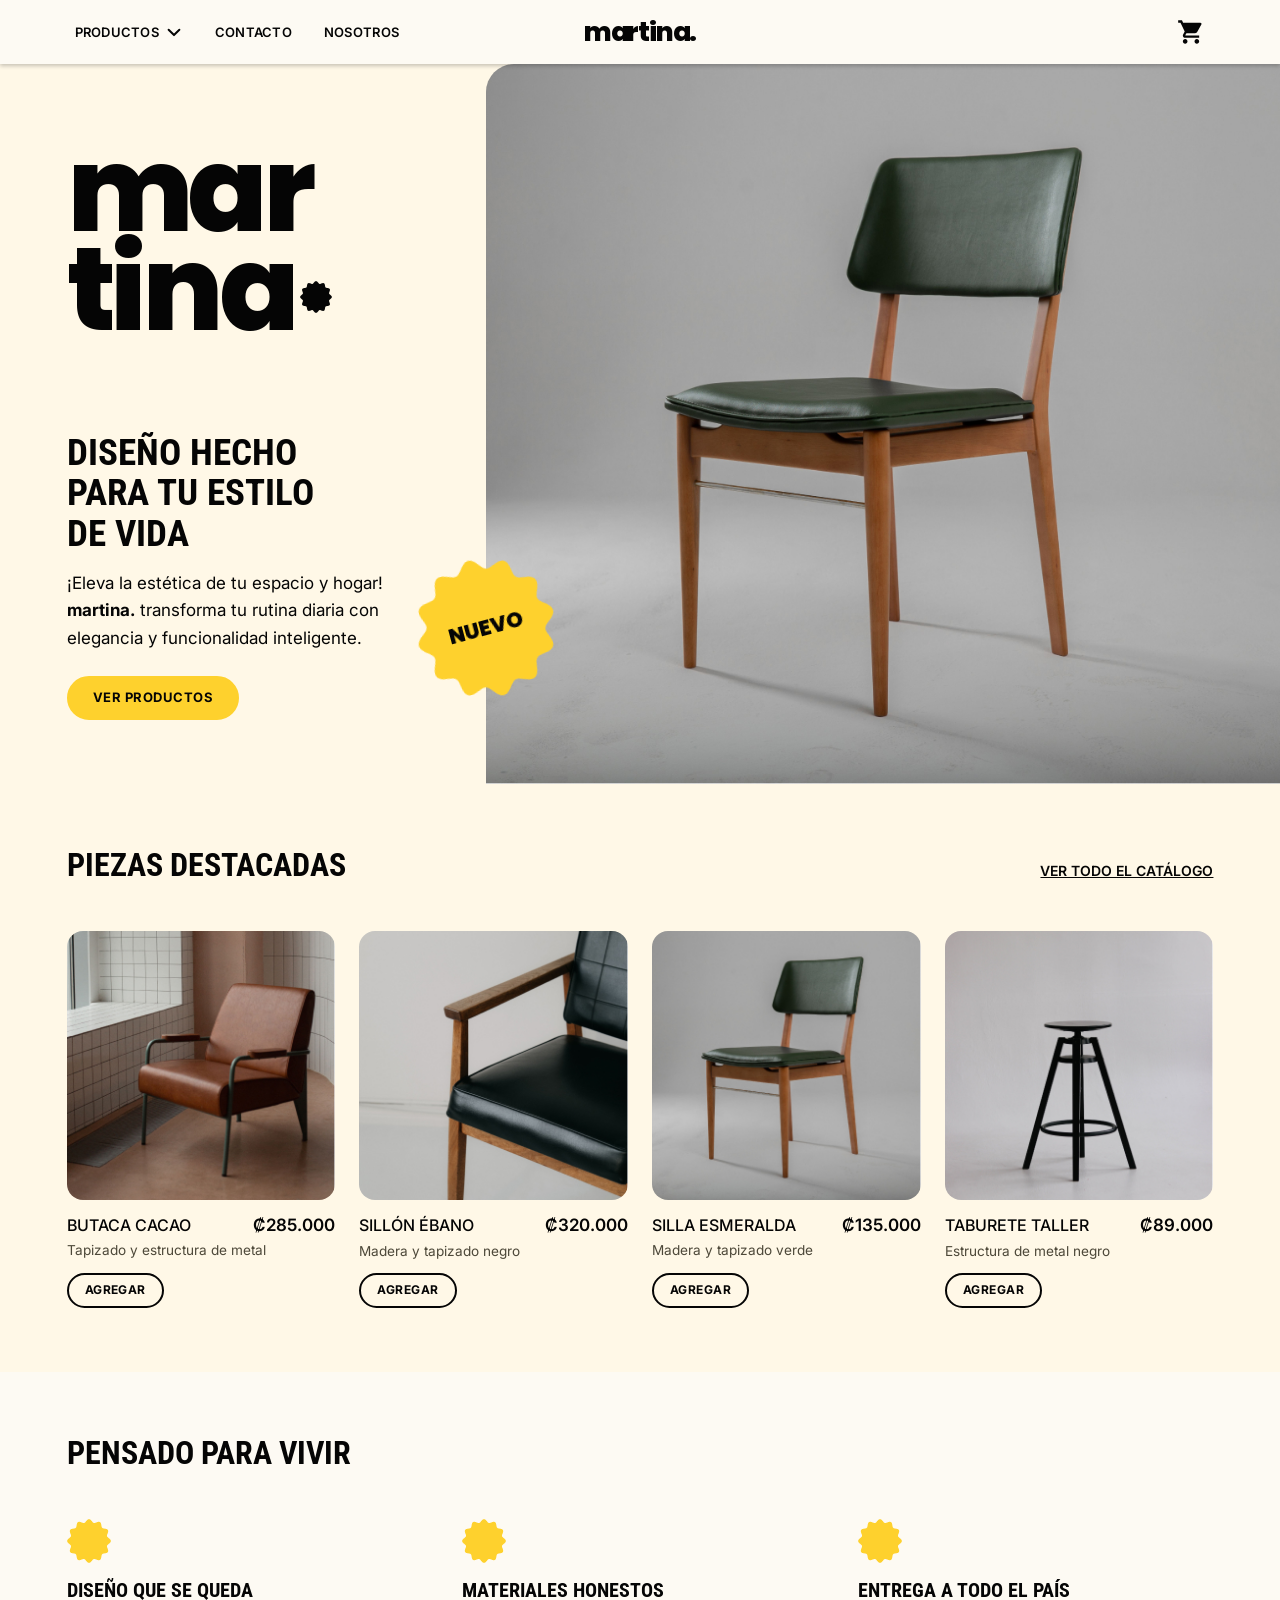
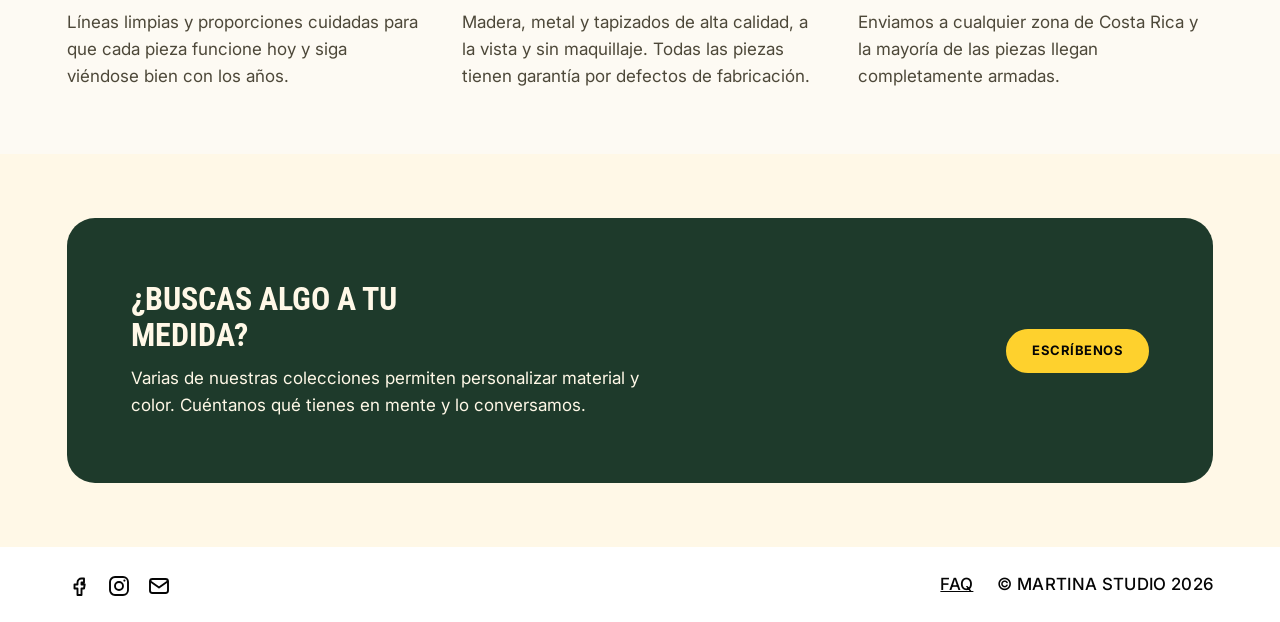
==== commit 41c7abff: "z" ====
--- a/index.html
+++ b/index.html
@@ -5,178 +5,180 @@
   <meta name="viewport" content="width=device-width, initial-scale=1">
   <title>martina. | Diseño hecho para tu estilo de vida</title>
   <meta name="description" content="martina. studio: mobiliario contemporáneo que une arquitectura, forma y funcionalidad. Sillas, butacas y taburetes con envío a todo Costa Rica.">
-  <meta name="theme-color" content="#fdfaf3">
-  <meta property="og:type" content="website">
-  <meta property="og:title" content="martina. | Diseño hecho para tu estilo de vida">
-  <meta property="og:description" content="martina. studio: mobiliario contemporáneo que une arquitectura, forma y funcionalidad. Sillas, butacas y taburetes con envío a todo Costa Rica.">
-  <meta property="og:locale" content="es_CR">
   <link rel="icon" href="img/favicon.svg" type="image/svg+xml">
+
+  <!-- Bootstrap (desde CDN) -->
+  <link rel="stylesheet" href="https://cdn.jsdelivr.net/npm/bootstrap@5.3.2/dist/css/bootstrap.min.css">
+  <!-- Tipografías: Poppins (logo), Roboto Condensed (títulos), Inter (texto) -->
   <link rel="preconnect" href="https://fonts.googleapis.com">
   <link rel="preconnect" href="https://fonts.gstatic.com" crossorigin>
-  <link rel="stylesheet" href="https://fonts.googleapis.com/css2?family=Inter:wght@400;500;600;700&family=Poppins:wght@800&family=Roboto+Condensed:wght@700&display=swap">
-  <link rel="stylesheet" href="css/base.css">
-  <link rel="stylesheet" href="css/components.css">
-  <link rel="stylesheet" href="css/pages.css">
-  <script src="js/main.js" defer></script>
+  <link rel="stylesheet" href="https://fonts.googleapis.com/css2?family=Inter:wght@300;400;500;600;700&family=Poppins:wght@800&family=Roboto+Condensed:wght@700&display=swap">
+  <!-- Nuestros estilos (después de Bootstrap para poder personalizarlo) -->
+  <link rel="stylesheet" href="css/estilos.css">
 </head>
 <body>
-  <a class="skip-link" href="#contenido">Saltar al contenido</a>
+  <a class="salto" href="#contenido">Saltar al contenido</a>
   <header class="site-header">
-    <div class="site-header__inner">
-      <button class="nav-toggle" type="button" aria-expanded="false" aria-controls="menu-principal">
-        <span class="nav-toggle__bars" aria-hidden="true"></span>
-        <span class="visually-hidden">Menú</span>
-      </button>
-      <nav class="nav" id="menu-principal" aria-label="Principal">
-        <ul class="nav__list">
-          <li class="nav__item nav__item--sub">
-            <div class="nav__pill">
-              <a class="nav__link nav__link--split" href="productos.html">Productos</a>
-              <button class="nav__chev" type="button" aria-expanded="false" aria-controls="submenu-productos">
-                <span class="icon icon--chevron" aria-hidden="true"></span>
-                <span class="visually-hidden">Mostrar categorías de productos</span>
-              </button>
-            </div>
-            <ul class="nav__sub" id="submenu-productos">
-            <li><a class="nav__sub-link" href="productos.html">Todos los productos</a></li>
-            <li><a class="nav__sub-link" href="productos.html?tipo=silla">Sillas</a></li>
-            <li><a class="nav__sub-link" href="productos.html?tipo=butaca">Butacas</a></li>
-            <li><a class="nav__sub-link" href="productos.html?tipo=taburete">Taburetes</a></li>
-            <li><a class="nav__sub-link" href="productos.html?tipo=mecedora">Mecedoras</a></li>
-            </ul>
-          </li>
-          <li class="nav__item"><a class="nav__pill nav__link" href="contacto.html">Contacto</a></li>
-          <li class="nav__item"><a class="nav__pill nav__link" href="nosotros.html">Nosotros</a></li>
-        </ul>
-      </nav>
-      <a class="logo" href="index.html" aria-label="martina., ir al inicio">martina.</a>
-      <a class="cart-link" href="carrito.html" aria-label="Carrito de compras, 0 productos">
-        <span class="icon icon--cart" aria-hidden="true"></span>
-        <span class="cart-link__count" data-cart-count></span>
-      </a>
-    </div>
+    <nav class="navbar navbar-expand-lg" aria-label="Principal">
+      <div class="container-fluid barra">
+        <button class="navbar-toggler" type="button" data-bs-toggle="collapse" data-bs-target="#menu" aria-controls="menu" aria-expanded="false" aria-label="Abrir menú">
+          <span class="navbar-toggler-icon"></span>
+        </button>
+
+        <div class="collapse navbar-collapse" id="menu">
+          <ul class="navbar-nav align-items-lg-center gap-lg-3">
+            <li class="nav-item dropdown">
+              <div class="pastilla">
+                <a class="nav-link" href="productos.html">Productos</a>
+                <button class="nav-link dropdown-toggle flecha" type="button" data-bs-toggle="dropdown" aria-expanded="false">
+                  <span class="visually-hidden">Mostrar categorías</span>
+                </button>
+                <ul class="dropdown-menu">
+                  <li><a class="dropdown-item" href="productos.html">Todos los productos</a></li>
+                  <li><a class="dropdown-item" href="productos.html#sillas">Sillas</a></li>
+                  <li><a class="dropdown-item" href="productos.html#butacas">Butacas</a></li>
+                  <li><a class="dropdown-item" href="productos.html#taburetes">Taburetes</a></li>
+                  <li><a class="dropdown-item" href="productos.html#mecedoras">Mecedoras</a></li>
+                </ul>
+              </div>
+            </li>
+            <li class="nav-item"><a class="nav-link pastilla" href="contacto.html">Contacto</a></li>
+            <li class="nav-item"><a class="nav-link pastilla" href="nosotros.html">Nosotros</a></li>
+          </ul>
+        </div>
+
+        <a class="logo" href="index.html" aria-label="martina., ir al inicio">martina.</a>
+        <a class="carrito-link" href="carrito.html" aria-label="Ver carrito de compras">
+          <img src="img/icons/cart.svg" alt="" width="28" height="28">
+        </a>
+      </div>
+    </nav>
   </header>
 
   <main id="contenido">
-    <section class="hero" aria-labelledby="hero-title">
-      <div class="hero__content">
-        <span class="wordmark hero__wordmark" role="img" aria-label="martina."><span class="wordmark__line" aria-hidden="true">mar</span><span class="wordmark__line" aria-hidden="true">tina<span class="wordmark__dot"></span></span></span>
+    <section class="hero" aria-labelledby="hero-titulo">
+      <div class="hero-texto">
+        <div class="wordmark hero-logo" role="img" aria-label="martina."><span aria-hidden="true">mar</span><span aria-hidden="true">tina<img class="punto" src="img/sello-negro.svg" alt=""></span></div>
         <div>
-          <h1 class="hero__title" id="hero-title">Diseño hecho para tu estilo de vida</h1>
-          <p class="hero__text">¡Eleva la estética de tu espacio y hogar! <strong>martina.</strong> transforma tu rutina diaria con elegancia y funcionalidad inteligente.</p>
-          <a class="btn" href="productos.html">Ver productos</a>
+          <h1 class="hero-titulo" id="hero-titulo">Diseño hecho para tu estilo de vida</h1>
+          <p class="hero-parrafo">¡Eleva la estética de tu espacio y hogar! <strong>martina.</strong> transforma tu rutina diaria con elegancia y funcionalidad inteligente.</p>
+          <a class="btn btn-martina" href="productos.html">Ver productos</a>
         </div>
       </div>
-      <div class="hero__media">
-        
-        <img class="hero__img" src="img/hero.jpg" width="1182" height="860" alt="Silla con asiento y respaldo tapizados en verde oscuro y patas de madera, sobre fondo gris">
-        <span class="badge hero__badge">Nuevo</span>
+      <div class="hero-foto">
+        <!-- FOTO DEL INICIO: ideal 1600 x 1100 px (horizontal), JPG, menos de 250 KB.
+             La actual (1182 x 860 px) funciona bien.
+             La silla debe quedar al centro-derecha: el sello "NUEVO" tapa la esquina inferior izquierda. -->
+        <img src="img/hero.jpg" width="1182" height="860" alt="Silla con asiento y respaldo tapizados en verde oscuro y patas de madera, sobre fondo gris">
+        <span class="sello">Nuevo</span>
       </div>
     </section>
 
-    <section class="section" aria-labelledby="destacados-title">
-      <div class="container">
-        <div class="section__head">
-          <h2 id="destacados-title">Piezas destacadas</h2>
-          <a class="link-arrow" href="productos.html">Ver todo el catálogo</a>
+    <section class="seccion" aria-labelledby="destacados-titulo">
+      <div class="contenedor">
+        <div class="seccion-titulo">
+          <h2 id="destacados-titulo">Piezas destacadas</h2>
+          <a class="enlace-ver" href="productos.html">Ver todo el catálogo</a>
         </div>
-        <ul class="product-grid product-grid--four">
-      <li class="product-card" data-id="butaca-cacao" data-nombre="Butaca Cacao" data-precio="285000" data-img="img/butaca-cacao.jpg" data-info="Tapizado y estructura de metal" data-tipo="butaca" data-color="cafe" data-tamano="grande" data-material="metal tapizado" data-precio-rango="alto" data-forma="recta" data-disponibilidad="stock" data-coleccion="contemporanea" data-busqueda="butaca cacao tapizado y estructura de metal butaca cafe metal tapizado contemporanea">
-        <figure class="product-card__media">
-          <img class="product-card__img" src="img/butaca-cacao.jpg" alt="Butaca tapizada en marrón con estructura de metal verde oscuro junto a una ventana" width="274" height="284" loading="lazy">
-        </figure>
-        <div class="product-card__head">
-          <h3 class="product-card__name">Butaca Cacao</h3>
-          <p class="product-card__price">₡285.000</p>
-          <p class="product-card__info">Tapizado y estructura de metal</p>
-        </div>
-        <button class="btn btn--ghost btn--small product-card__add" type="button" data-add>Agregar<span class="visually-hidden"> Butaca Cacao al carrito</span></button>
-      </li>
-      <li class="product-card" data-id="sillon-ebano" data-nombre="Sillón Ébano" data-precio="320000" data-img="img/sillon-ebano.jpg" data-info="Madera y tapizado negro" data-tipo="butaca" data-color="negro" data-tamano="grande" data-material="madera tapizado" data-precio-rango="alto" data-forma="recta" data-disponibilidad="encargo" data-coleccion="contemporanea" data-busqueda="sillón ébano madera y tapizado negro butaca negro madera tapizado contemporanea">
-        <figure class="product-card__media">
-          <img class="product-card__img" src="img/sillon-ebano.jpg" alt="Detalle de sillón con brazos de madera y asiento tapizado en negro" width="274" height="284" loading="lazy">
-        </figure>
-        <div class="product-card__head">
-          <h3 class="product-card__name">Sillón Ébano</h3>
-          <p class="product-card__price">₡320.000</p>
-          <p class="product-card__info">Madera y tapizado negro</p>
-        </div>
-        <button class="btn btn--ghost btn--small product-card__add" type="button" data-add>Agregar<span class="visually-hidden"> Sillón Ébano al carrito</span></button>
-      </li>
-      <li class="product-card" data-id="silla-esmeralda" data-nombre="Silla Esmeralda" data-precio="135000" data-img="img/silla-esmeralda.jpg" data-info="Madera y tapizado verde" data-tipo="silla" data-color="verde" data-tamano="mediano" data-material="madera tapizado" data-precio-rango="medio" data-forma="recta" data-disponibilidad="stock" data-coleccion="nordica" data-busqueda="silla esmeralda madera y tapizado verde silla verde madera tapizado nordica">
-        <figure class="product-card__media">
-          <img class="product-card__img" src="img/silla-esmeralda.jpg" alt="Silla con asiento y respaldo tapizados en verde oscuro y patas de madera" width="274" height="284" loading="lazy">
-        </figure>
-        <div class="product-card__head">
-          <h3 class="product-card__name">Silla Esmeralda</h3>
-          <p class="product-card__price">₡135.000</p>
-          <p class="product-card__info">Madera y tapizado verde</p>
-        </div>
-        <button class="btn btn--ghost btn--small product-card__add" type="button" data-add>Agregar<span class="visually-hidden"> Silla Esmeralda al carrito</span></button>
-      </li>
-      <li class="product-card" data-id="taburete-taller" data-nombre="Taburete Taller" data-precio="89000" data-img="img/taburete-taller.jpg" data-info="Estructura de metal negro" data-tipo="taburete" data-color="negro" data-tamano="pequeno" data-material="metal" data-precio-rango="bajo" data-forma="recta" data-disponibilidad="stock" data-coleccion="minimalista" data-busqueda="taburete taller estructura de metal negro taburete negro metal minimalista">
-        <figure class="product-card__media">
-          <img class="product-card__img" src="img/taburete-taller.jpg" alt="Taburete alto negro de metal con asiento redondo, sobre fondo gris claro" width="274" height="284" loading="lazy">
-        </figure>
-        <div class="product-card__head">
-          <h3 class="product-card__name">Taburete Taller</h3>
-          <p class="product-card__price">₡89.000</p>
-          <p class="product-card__info">Estructura de metal negro</p>
-        </div>
-        <button class="btn btn--ghost btn--small product-card__add" type="button" data-add>Agregar<span class="visually-hidden"> Taburete Taller al carrito</span></button>
-      </li>
+        <ul class="rejilla rejilla-4">
+        <li class="producto" id="butacas">
+          <figure>
+            <img src="img/butaca-cacao.jpg" alt="Butaca tapizada en marrón con estructura de metal verde oscuro junto a una ventana" width="274" height="284" loading="lazy">
+          </figure>
+          <div class="producto-datos">
+            <h3 class="producto-nombre">Butaca Cacao</h3>
+            <p class="producto-precio">₡285.000</p>
+            <p class="producto-info">Tapizado y estructura de metal</p>
+          </div>
+          <a class="btn btn-martina-borde btn-chico" href="carrito.html">Agregar<span class="visually-hidden"> Butaca Cacao al carrito</span></a>
+        </li>
+        <li class="producto">
+          <figure>
+            <img src="img/sillon-ebano.jpg" alt="Detalle de sillón con brazos de madera y asiento tapizado en negro" width="274" height="284" loading="lazy">
+          </figure>
+          <div class="producto-datos">
+            <h3 class="producto-nombre">Sillón Ébano</h3>
+            <p class="producto-precio">₡320.000</p>
+            <p class="producto-info">Madera y tapizado negro</p>
+          </div>
+          <a class="btn btn-martina-borde btn-chico" href="carrito.html">Agregar<span class="visually-hidden"> Sillón Ébano al carrito</span></a>
+        </li>
+        <li class="producto" id="sillas">
+          <figure>
+            <img src="img/silla-esmeralda.jpg" alt="Silla con asiento y respaldo tapizados en verde oscuro y patas de madera" width="274" height="284" loading="lazy">
+          </figure>
+          <div class="producto-datos">
+            <h3 class="producto-nombre">Silla Esmeralda</h3>
+            <p class="producto-precio">₡135.000</p>
+            <p class="producto-info">Madera y tapizado verde</p>
+          </div>
+          <a class="btn btn-martina-borde btn-chico" href="carrito.html">Agregar<span class="visually-hidden"> Silla Esmeralda al carrito</span></a>
+        </li>
+        <li class="producto" id="taburetes">
+          <figure>
+            <img src="img/taburete-taller.jpg" alt="Taburete alto negro de metal con asiento redondo sobre fondo gris claro" width="274" height="284" loading="lazy">
+          </figure>
+          <div class="producto-datos">
+            <h3 class="producto-nombre">Taburete Taller</h3>
+            <p class="producto-precio">₡89.000</p>
+            <p class="producto-info">Estructura de metal negro</p>
+          </div>
+          <a class="btn btn-martina-borde btn-chico" href="carrito.html">Agregar<span class="visually-hidden"> Taburete Taller al carrito</span></a>
+        </li>
         </ul>
       </div>
     </section>
 
-    <section class="section section--paper" aria-labelledby="valores-title">
-      <div class="container">
-        <div class="section__head">
-          <h2 id="valores-title">Pensado para vivir</h2>
+    <section class="seccion seccion-claro" aria-labelledby="valores-titulo">
+      <div class="contenedor">
+        <div class="seccion-titulo">
+          <h2 id="valores-titulo">Pensado para vivir</h2>
         </div>
-        <ul class="benefits">
-          <li class="benefits__item">
-            <h3 class="benefits__title">Diseño que se queda</h3>
-            <p class="benefits__text">Líneas limpias y proporciones cuidadas para que cada pieza funcione hoy y siga viéndose bien con los años.</p>
+        <ul class="beneficios">
+          <li>
+            <h3>Diseño que se queda</h3>
+            <p>Líneas limpias y proporciones cuidadas para que cada pieza funcione hoy y siga viéndose bien con los años.</p>
           </li>
-          <li class="benefits__item">
-            <h3 class="benefits__title">Materiales honestos</h3>
-            <p class="benefits__text">Madera, metal y tapizados de alta calidad, a la vista y sin maquillaje. Todas las piezas tienen garantía por defectos de fabricación.</p>
+          <li>
+            <h3>Materiales honestos</h3>
+            <p>Madera, metal y tapizados de alta calidad, a la vista y sin maquillaje. Todas las piezas tienen garantía por defectos de fabricación.</p>
           </li>
-          <li class="benefits__item">
-            <h3 class="benefits__title">Entrega a todo el país</h3>
-            <p class="benefits__text">Enviamos a cualquier zona de Costa Rica y la mayoría de las piezas llegan completamente armadas.</p>
+          <li>
+            <h3>Entrega a todo el país</h3>
+            <p>Enviamos a cualquier zona de Costa Rica y la mayoría de las piezas llegan completamente armadas.</p>
           </li>
         </ul>
       </div>
     </section>
 
-    <section class="section" aria-labelledby="cta-title">
-      <div class="container">
-        <div class="cta">
+    <section class="seccion" aria-labelledby="medida-titulo">
+      <div class="contenedor">
+        <div class="banda">
           <div>
-            <h2 class="cta__title" id="cta-title">¿Buscas algo a tu medida?</h2>
-            <p class="cta__text">Varias de nuestras colecciones permiten personalizar material y color. Cuéntanos qué tienes en mente y lo conversamos.</p>
+            <h2 id="medida-titulo">¿Buscas algo a tu medida?</h2>
+            <p>Varias de nuestras colecciones permiten personalizar material y color. Cuéntanos qué tienes en mente y lo conversamos.</p>
           </div>
-          <a class="btn" href="contacto.html">Escríbenos</a>
+          <a class="btn btn-martina" href="contacto.html">Escríbenos</a>
         </div>
       </div>
     </section>
   </main>
 
-  <footer class="site-footer">
-    <div class="site-footer__inner">
-      <ul class="social">
-        <li><a class="social__link" href="https://www.facebook.com/martina.studio" target="_blank" rel="noopener noreferrer"><span class="icon icon--facebook" aria-hidden="true"></span><span class="visually-hidden">Facebook de martina. (se abre en una pestaña nueva)</span></a></li>
-        <li><a class="social__link" href="https://www.instagram.com/martina.studio" target="_blank" rel="noopener noreferrer"><span class="icon icon--instagram" aria-hidden="true"></span><span class="visually-hidden">Instagram de martina. (se abre en una pestaña nueva)</span></a></li>
-        <li><a class="social__link" href="mailto:martina@studio.com"><span class="icon icon--mail" aria-hidden="true"></span><span class="visually-hidden">Enviar correo a martina@studio.com</span></a></li>
+  <footer class="pie">
+    <div class="pie-interior d-flex flex-wrap justify-content-between align-items-center gap-3">
+      <ul class="list-unstyled d-flex gap-3 mb-0">
+        <li><a href="https://www.facebook.com/martina.studio" target="_blank" rel="noopener noreferrer"><img src="img/icons/facebook.svg" alt="Facebook de martina. (se abre en una pestaña nueva)" width="24" height="24"></a></li>
+        <li><a href="https://www.instagram.com/martina.studio" target="_blank" rel="noopener noreferrer"><img src="img/icons/instagram.svg" alt="Instagram de martina. (se abre en una pestaña nueva)" width="24" height="24"></a></li>
+        <li><a href="mailto:martina@studio.com"><img src="img/icons/mail.svg" alt="Enviar correo a martina@studio.com" width="24" height="24"></a></li>
       </ul>
-      <div class="site-footer__meta">
-        <a class="site-footer__link" href="preguntas-frecuentes.html">FAQ</a>
-        <p class="site-footer__copy">&copy; Martina Studio 2026</p>
+      <div class="d-flex flex-wrap align-items-center gap-2 gap-md-4">
+        <a class="pie-texto" href="preguntas-frecuentes.html">FAQ</a>
+        <p class="pie-texto">&copy; Martina Studio 2026</p>
       </div>
     </div>
   </footer>
-  <div class="toast" id="toast" role="status" aria-live="polite"></div>
+
+  <!-- JavaScript de Bootstrap: hace funcionar el menú, el submenú y los acordeones -->
+  <script src="https://cdn.jsdelivr.net/npm/bootstrap@5.3.2/dist/js/bootstrap.bundle.min.js"></script>
 </body>
 </html>
--- a/css/estilos.css
+++ b/css/estilos.css
@@ -0,0 +1,998 @@
+/* ==========================================================================
+   martina. studio — estilos.css
+   Se carga DESPUÉS de Bootstrap, así que lo que escribimos aquí tiene
+   prioridad. Orden del archivo:
+     1. Variables (colores, fuentes)
+     2. Base (body, títulos, enlaces)
+     3. Bootstrap personalizado (botones, formularios, acordeón, menú)
+     4. Piezas del sitio (logo, sello, tarjetas, pie)
+     5. Páginas (inicio, productos, carrito, contacto, nosotros, FAQ)
+   El diseño es "mobile first": los estilos base son para celular y las
+   media queries (min-width) los van ajustando en pantallas más grandes.
+   ========================================================================== */
+
+
+/* ---------- 1. Variables ---------- */
+:root {
+  --tinta: #050505;
+  --crema: #fff8e7;
+  --crema-claro: #fdfaf3;
+  --arena: #ede6da;
+  --linea: #d8cfbd;
+  --amarillo: #fed12d;
+  --amarillo-suave: #ffe58a;
+  --verde: #1e3a2b;
+  --gris: #4d4839;
+  --error: #b3261e;
+
+  --fuente-logo: "Poppins", Arial, sans-serif;
+  --fuente-titulos: "Roboto Condensed", "Arial Narrow", Arial, sans-serif;
+  --fuente-texto: "Inter", "Segoe UI", Arial, sans-serif;
+
+  --margen: clamp(1rem, 5.2vw, 4.75rem);
+
+  /* Le decimos a Bootstrap que use nuestros colores de enlace y de títulos */
+  --bs-link-color-rgb: 5, 5, 5;
+  --bs-link-hover-color-rgb: 5, 5, 5;
+  --bs-heading-color: #050505;
+}
+
+
+/* ---------- 2. Base ---------- */
+html {
+  scroll-behavior: smooth;
+  scroll-padding-top: 5rem;
+}
+
+body {
+  display: flex;
+  flex-direction: column;
+  min-height: 100vh;
+  background: var(--crema);
+  color: var(--tinta);
+  font-family: var(--fuente-texto);
+  font-size: 1.0625rem;
+  line-height: 1.6;
+}
+
+main {
+  flex: 1;
+}
+
+img {
+  max-width: 100%;
+  height: auto;
+}
+
+h1, h2, h3 {
+  font-family: var(--fuente-titulos);
+  font-weight: 700;
+  line-height: 1.1;
+  text-transform: uppercase;
+}
+
+h1 { font-size: clamp(1.9rem, 1.5rem + 2vw, 2.9rem); }
+h2 { font-size: clamp(1.5rem, 1.3rem + 1vw, 2rem); }
+h3 { font-size: 1.25rem; }
+
+ul {
+  margin: 0;
+  padding: 0;
+  list-style: none;
+}
+
+a:focus-visible,
+button:focus-visible {
+  outline: 3px solid var(--tinta);
+  outline-offset: 3px;
+}
+
+.contenedor {
+  width: 100%;
+  max-width: 96rem;
+  margin-inline: auto;
+  padding-inline: var(--margen);
+}
+
+/* Enlace oculto para saltar al contenido (accesibilidad con teclado) */
+.salto {
+  position: absolute;
+  top: -4rem;
+  left: 1rem;
+  z-index: 2000;
+  padding: 0.75rem 1rem;
+  background: var(--amarillo);
+  border-radius: 0.5rem;
+  font-weight: 600;
+  text-decoration: none;
+}
+
+.salto:focus {
+  top: 0.75rem;
+}
+
+
+/* ---------- 3. Bootstrap personalizado ---------- */
+
+/* Botones: usamos el .btn de Bootstrap y solo cambiamos sus variables */
+.btn-martina,
+.btn-martina-borde {
+  --bs-btn-padding-x: 1.5rem;
+  --bs-btn-padding-y: 0.85rem;
+  --bs-btn-font-size: 0.8125rem;
+  --bs-btn-font-weight: 700;
+  --bs-btn-line-height: 1;
+  --bs-btn-border-width: 2px;
+  --bs-btn-border-radius: 999px;
+  --bs-btn-focus-shadow-rgb: 254, 209, 45;
+  letter-spacing: 0.04em;
+  text-transform: uppercase;
+  transition: background-color 0.2s, color 0.2s, border-color 0.2s;
+}
+
+.btn-martina {
+  --bs-btn-color: #050505;
+  --bs-btn-bg: #fed12d;
+  --bs-btn-border-color: #fed12d;
+  --bs-btn-hover-color: #050505;
+  --bs-btn-hover-bg: #ffe58a;
+  --bs-btn-hover-border-color: #ffe58a;
+  --bs-btn-active-color: #050505;
+  --bs-btn-active-bg: #ffe58a;
+  --bs-btn-active-border-color: #ffe58a;
+}
+
+.btn-martina-borde {
+  --bs-btn-color: #050505;
+  --bs-btn-bg: transparent;
+  --bs-btn-border-color: #050505;
+  --bs-btn-hover-color: #fff8e7;
+  --bs-btn-hover-bg: #050505;
+  --bs-btn-hover-border-color: #050505;
+  --bs-btn-active-color: #fff8e7;
+  --bs-btn-active-bg: #050505;
+  --bs-btn-active-border-color: #050505;
+}
+
+.btn-chico {
+  --bs-btn-padding-x: 1rem;
+  --bs-btn-padding-y: 0.6rem;
+  --bs-btn-font-size: 0.75rem;
+}
+
+/* Formularios: clases de Bootstrap con nuestro borde y colores */
+.form-label {
+  font-size: 0.875rem;
+  font-weight: 600;
+}
+
+.form-control,
+.form-select {
+  padding: 0.8rem 1rem;
+  border: 2px solid var(--linea);
+  border-radius: 1rem;
+  background-color: var(--crema-claro);
+  color: var(--tinta);
+}
+
+.form-control:focus,
+.form-select:focus {
+  border-color: var(--tinta);
+  background-color: var(--crema-claro);
+  box-shadow: 0 0 0 0.25rem var(--amarillo);
+}
+
+/* Campo inválido (después de que la persona lo tocó) */
+.form-control:user-invalid,
+.form-select:user-invalid {
+  border-color: var(--error);
+}
+
+.form-check-input {
+  border: 2px solid var(--tinta);
+}
+
+.form-check-input:checked {
+  background-color: var(--tinta);
+  border-color: var(--tinta);
+}
+
+.form-check-input:focus {
+  border-color: var(--tinta);
+  box-shadow: 0 0 0 0.25rem var(--amarillo);
+}
+
+/* Acordeón (filtros y preguntas frecuentes): quitamos el estilo azul de
+   Bootstrap y ponemos un "+" que cambia a "−" cuando está abierto */
+.accordion {
+  --bs-accordion-bg: transparent;
+  --bs-accordion-color: #050505;
+  --bs-accordion-border-width: 0;
+  --bs-accordion-border-radius: 0;
+  --bs-accordion-inner-border-radius: 0;
+  --bs-accordion-btn-bg: transparent;
+  --bs-accordion-btn-color: #050505;
+  --bs-accordion-active-bg: transparent;
+  --bs-accordion-active-color: #050505;
+  --bs-accordion-btn-padding-x: 0.25rem;
+  --bs-accordion-body-padding-x: 0.25rem;
+  --bs-accordion-btn-icon: none;
+  --bs-accordion-btn-active-icon: none;
+  --bs-accordion-btn-focus-box-shadow: none;
+}
+
+.accordion-item {
+  border-bottom: 3px solid var(--arena);
+}
+
+.accordion-button {
+  font-weight: 600;
+}
+
+.accordion-button::after,
+.accordion-button:not(.collapsed)::after {
+  width: auto;
+  height: auto;
+  font-size: 1.5rem;
+  line-height: 1;
+  transform: none;
+}
+
+.accordion-button::after {
+  content: "+";
+}
+
+.accordion-button:not(.collapsed)::after {
+  content: "\2212";
+}
+
+.accordion-button:not(.collapsed) {
+  box-shadow: none;
+}
+
+
+/* ---------- 4. Piezas del sitio ---------- */
+
+/* Cabecera: usa el navbar de Bootstrap y una cuadrícula (grid) de 3 columnas
+   para que el logo quede siempre al centro */
+.site-header {
+  position: sticky;
+  top: 0;
+  z-index: 1030;
+  background: var(--crema-claro);
+  box-shadow: 0 2px 4px rgba(0, 0, 0, 0.22);
+}
+
+.site-header .navbar {
+  --bs-navbar-padding-y: 0;
+  --bs-navbar-color: #050505;
+  --bs-navbar-hover-color: #050505;
+  --bs-navbar-active-color: #050505;
+  --bs-navbar-brand-color: #050505;
+  padding: 0;
+}
+
+.site-header .barra {
+  display: grid;
+  grid-template-columns: 1fr auto 1fr;
+  align-items: center;
+  min-height: 4rem;
+  padding-inline: var(--margen);
+}
+
+.navbar-toggler {
+  grid-column: 1;
+  grid-row: 1;
+  justify-self: start;
+  border: 0;
+}
+
+.logo {
+  grid-column: 2;
+  grid-row: 1;
+  font-family: var(--fuente-logo);
+  font-size: 1.65rem;
+  font-weight: 800;
+  letter-spacing: -0.045em;
+  line-height: 1;
+  text-decoration: none;
+}
+
+.carrito-link {
+  grid-column: 3;
+  grid-row: 1;
+  justify-self: end;
+  padding: 0.5rem;
+}
+
+/* En celular el menú se despliega debajo, ocupando todo el ancho */
+.navbar-collapse {
+  grid-column: 1 / -1;
+  grid-row: 2;
+  padding-bottom: 1rem;
+}
+
+@media (min-width: 992px) {
+  .navbar-collapse {
+    grid-column: 1;
+    grid-row: 1;
+    padding-bottom: 0;
+  }
+}
+
+/* Enlaces del menú con forma de "pastilla" */
+.navbar-nav .nav-link {
+  padding: 0.65rem 0.7rem;
+  font-size: 0.8125rem;
+  font-weight: 600;
+  letter-spacing: 0.02em;
+  line-height: 1;
+  text-transform: uppercase;
+}
+
+.pastilla {
+  display: flex;
+  align-items: center;
+  width: fit-content;
+  border-radius: 0.5rem;
+  transition: background-color 0.2s;
+}
+
+.pastilla:hover {
+  background: var(--amarillo-suave);
+}
+
+.pastilla.activa {
+  background: var(--amarillo);
+}
+
+/* Flecha del submenú: reemplazamos el triangulito de Bootstrap por nuestro ícono */
+.flecha {
+  padding-left: 0.2rem !important;
+}
+
+.flecha::after {
+  width: 1.1rem;
+  height: 1.1rem;
+  margin: 0;
+  border: 0;
+  vertical-align: middle;
+  background: url("../img/icons/chevron.svg") center / contain no-repeat;
+  transition: transform 0.2s;
+}
+
+.flecha.show::after {
+  transform: rotate(180deg);
+}
+
+.pastilla .nav-link:first-child {
+  padding-right: 0.2rem;
+}
+
+.dropdown-menu {
+  --bs-dropdown-bg: #fdfaf3;
+  --bs-dropdown-border-width: 0;
+  --bs-dropdown-border-radius: 1rem;
+  --bs-dropdown-padding-x: 0.5rem;
+  --bs-dropdown-padding-y: 0.5rem;
+  --bs-dropdown-link-color: #050505;
+  --bs-dropdown-link-hover-color: #050505;
+  --bs-dropdown-link-hover-bg: #ffe58a;
+  --bs-dropdown-link-active-color: #050505;
+  --bs-dropdown-link-active-bg: #fed12d;
+  --bs-dropdown-item-padding-y: 0.6rem;
+  --bs-dropdown-item-padding-x: 0.8rem;
+  min-width: 14rem;
+  box-shadow: 0 12px 32px rgba(5, 5, 5, 0.18);
+}
+
+/* El submenú flota sobre la página (también en celular) */
+.navbar-nav .dropdown-menu {
+  position: absolute;
+}
+
+.dropdown-item {
+  border-radius: 0.5rem;
+  font-size: 0.9rem;
+  font-weight: 500;
+}
+
+/* Logo de texto "mar / tina." */
+.wordmark {
+  display: block;
+  width: fit-content;
+  font-family: var(--fuente-logo);
+  font-weight: 800;
+  line-height: 0.84;
+  letter-spacing: -0.045em;
+  text-transform: lowercase;
+}
+
+.wordmark span {
+  display: block;
+}
+
+.wordmark .punto {
+  display: inline-block;
+  width: 0.27em;
+  height: 0.27em;
+  margin-left: 0.05em;
+}
+
+/* Sello amarillo "NUEVO" y su animación de entrada */
+.sello {
+  position: absolute;
+  display: grid;
+  place-items: center;
+  width: 6.75rem;
+  aspect-ratio: 1;
+  background: url("../img/sello-amarillo.svg") center / contain no-repeat;
+  font-family: var(--fuente-logo);
+  font-size: 1.05rem;
+  font-weight: 800;
+  text-transform: uppercase;
+  transform: rotate(-15deg);
+  animation: estampar 0.9s ease 0.25s both;
+}
+
+@keyframes estampar {
+  from { opacity: 0; transform: rotate(-70deg) scale(0.4); }
+  to { opacity: 1; transform: rotate(-15deg) scale(1); }
+}
+
+/* Tarjeta de producto */
+.producto {
+  display: flex;
+  flex-direction: column;
+  gap: 0.75rem;
+}
+
+.producto figure {
+  margin: 0;
+  overflow: hidden;
+  aspect-ratio: 1;
+  border-radius: 1rem;
+  background: var(--arena);
+}
+
+.producto img {
+  width: 100%;
+  height: 100%;
+  object-fit: cover;
+  transition: transform 0.5s;
+}
+
+.producto:hover img {
+  transform: scale(1.04);
+}
+
+.producto-datos {
+  display: grid;
+  grid-template-columns: minmax(0, 1fr);
+  row-gap: 0.15rem;
+}
+
+@media (min-width: 768px) {
+  .producto-datos {
+    grid-template-columns: minmax(0, 1fr) auto;
+    column-gap: 0.75rem;
+    align-items: baseline;
+  }
+}
+
+.producto-nombre {
+  margin: 0;
+  font-family: var(--fuente-texto);
+  font-size: 1rem;
+  font-weight: 500;
+  line-height: 1.3;
+}
+
+.producto-precio {
+  margin: 0;
+  font-weight: 600;
+  white-space: nowrap;
+}
+
+.producto-info {
+  grid-column: 1 / -1;
+  margin: 0;
+  color: var(--gris);
+  font-size: 0.85rem;
+  line-height: 1.4;
+}
+
+.producto .btn {
+  align-self: flex-start;
+  margin-top: auto;
+}
+
+.sin-foto {
+  display: grid;
+  place-items: center;
+  height: 100%;
+  padding: 1rem;
+  color: var(--gris);
+  font-size: 0.85rem;
+  text-align: center;
+}
+
+/* Rejilla de productos (2 columnas en celular, 3 en tablet, 4 en pantalla grande) */
+.rejilla {
+  display: grid;
+  grid-template-columns: repeat(2, minmax(0, 1fr));
+  gap: 2rem 1rem;
+}
+
+@media (min-width: 768px) {
+  .rejilla {
+    grid-template-columns: repeat(3, minmax(0, 1fr));
+    gap: 2.5rem 1.5rem;
+  }
+
+  .rejilla-4 {
+    grid-template-columns: repeat(4, minmax(0, 1fr));
+  }
+}
+
+@media (min-width: 1200px) {
+  .rejilla {
+    grid-template-columns: repeat(4, minmax(0, 1fr));
+  }
+}
+
+/* Pie de página */
+.pie {
+  background: #fff;
+}
+
+.pie-interior {
+  max-width: 100rem;
+  margin-inline: auto;
+  padding: 1.5rem var(--margen);
+}
+
+.pie-texto {
+  margin: 0;
+  font-size: 1.05rem;
+  font-weight: 500;
+  letter-spacing: 0.02em;
+  text-transform: uppercase;
+}
+
+
+/* ---------- 5. Páginas ---------- */
+
+/* Inicio: portada */
+.hero {
+  display: grid;
+  grid-template-columns: minmax(0, 1fr);
+}
+
+.hero-texto {
+  display: flex;
+  flex-direction: column;
+  gap: 3rem;
+  padding: 2.5rem var(--margen) 4rem;
+}
+
+.hero-logo {
+  font-size: clamp(4.5rem, 9.2vw, 9rem);
+}
+
+.hero-titulo {
+  max-width: 14ch;
+  margin-bottom: 1rem;
+  font-size: clamp(1.7rem, 1.2rem + 1.6vw, 2.3rem);
+}
+
+.hero-parrafo {
+  max-width: 24rem;
+  margin-bottom: 1.5rem;
+}
+
+.hero-foto {
+  position: relative;
+}
+
+.hero-foto img {
+  width: 100%;
+  aspect-ratio: 4 / 3;
+  object-fit: cover;
+  border-radius: 1.75rem 1.75rem 0 0;
+}
+
+.hero .sello {
+  top: -3.4rem;
+  right: var(--margen);
+}
+
+@media (min-width: 992px) {
+  .hero {
+    grid-template-columns: 38fr 62fr;
+    min-height: min(45rem, calc(100vh - 9rem));
+  }
+
+  .hero-texto {
+    justify-content: space-between;
+    padding: clamp(2rem, 6vw, 5rem) 1.5rem clamp(2rem, 5vw, 4rem) var(--margen);
+  }
+
+  .hero-foto img {
+    height: 100%;
+    aspect-ratio: auto;
+    border-radius: 1.75rem 0 0 0;
+  }
+
+  .hero .sello {
+    top: auto;
+    right: auto;
+    bottom: 12%;
+    left: -4.4rem;
+    width: 8.75rem;
+    font-size: 1.35rem;
+  }
+}
+
+/* Inicio: secciones */
+.seccion {
+  padding-block: 4rem;
+}
+
+.seccion-claro {
+  background: var(--crema-claro);
+}
+
+.seccion-titulo {
+  display: flex;
+  flex-wrap: wrap;
+  align-items: baseline;
+  justify-content: space-between;
+  gap: 0.75rem 1.5rem;
+  margin-bottom: 2.5rem;
+}
+
+.enlace-ver {
+  font-size: 0.875rem;
+  font-weight: 600;
+  text-transform: uppercase;
+}
+
+.beneficios {
+  display: grid;
+  grid-template-columns: minmax(0, 1fr);
+  gap: 2.5rem;
+}
+
+.beneficios li::before {
+  content: "";
+  display: block;
+  width: 2.75rem;
+  height: 2.75rem;
+  margin-bottom: 1rem;
+  background: url("../img/sello-amarillo.svg") center / contain no-repeat;
+}
+
+.beneficios h3 {
+  margin-bottom: 0.5rem;
+}
+
+.beneficios p {
+  max-width: 24rem;
+  margin: 0;
+  color: var(--gris);
+}
+
+@media (min-width: 768px) {
+  .beneficios {
+    grid-template-columns: repeat(3, minmax(0, 1fr));
+  }
+}
+
+.banda {
+  display: flex;
+  flex-wrap: wrap;
+  align-items: center;
+  justify-content: space-between;
+  gap: 1.5rem 2.5rem;
+  padding: clamp(1.75rem, 5vw, 4rem);
+  border-radius: 1.75rem;
+  background: var(--verde);
+  color: var(--crema);
+}
+
+.banda h2 {
+  max-width: 18ch;
+  margin-bottom: 0.75rem;
+  color: var(--crema);
+}
+
+.banda p {
+  max-width: 34rem;
+  margin: 0;
+}
+
+/* Productos: buscador, filtros y rejilla */
+.catalogo {
+  padding-block: 2.5rem 4rem;
+}
+
+.buscador {
+  margin-bottom: 2.5rem;
+  padding: 0.5rem;
+  border-radius: 1rem;
+  background: var(--arena);
+}
+
+.buscador .form-control {
+  border: 0;
+  background: transparent;
+}
+
+.buscador .form-control:focus {
+  box-shadow: none;
+}
+
+.buscador:focus-within {
+  box-shadow: 0 0 0 0.25rem var(--amarillo);
+}
+
+.catalogo-grid {
+  display: grid;
+  grid-template-columns: minmax(0, 1fr);
+  gap: 1rem;
+}
+
+.filtros .accordion-button {
+  padding-block: 1.05rem;
+  font-size: 1rem;
+  text-transform: uppercase;
+}
+
+.filtros .accordion-body {
+  display: grid;
+  gap: 0.75rem;
+  padding-bottom: 1.25rem;
+}
+
+.filtros .form-check {
+  margin: 0;
+}
+
+@media (min-width: 992px) {
+  .catalogo-grid {
+    grid-template-columns: 15rem minmax(0, 1fr);
+    gap: 4rem;
+    align-items: start;
+  }
+}
+
+/* Carrito */
+.carrito {
+  display: grid;
+  grid-template-columns: minmax(0, 1fr);
+  gap: 3rem;
+  padding-block: 3rem 4rem;
+}
+
+.carrito-lista {
+  display: grid;
+  grid-template-columns: repeat(2, minmax(0, 1fr));
+  gap: 2rem 1rem;
+  align-content: start;
+}
+
+.resumen {
+  padding: 2rem;
+  border-radius: 1.75rem;
+  background: var(--arena);
+}
+
+.resumen h2 {
+  margin-bottom: 2rem;
+}
+
+.resumen-linea {
+  display: flex;
+  justify-content: space-between;
+  gap: 1rem;
+  margin-bottom: 1rem;
+  font-weight: 500;
+  text-transform: uppercase;
+}
+
+.resumen-total {
+  margin: 2rem 0 1.5rem;
+  padding-top: 1rem;
+  border-top: 2px solid var(--linea);
+  font-weight: 700;
+}
+
+.resumen .btn {
+  display: block;
+  width: fit-content;
+  margin-inline: auto;
+}
+
+@media (min-width: 768px) {
+  .carrito-lista {
+    grid-template-columns: repeat(3, minmax(0, 1fr));
+    gap: 2rem 1.5rem;
+  }
+}
+
+@media (min-width: 992px) {
+  .carrito {
+    grid-template-columns: minmax(0, 1fr) minmax(18rem, 27rem);
+    gap: 4rem;
+    align-items: start;
+  }
+}
+
+/* Contacto */
+.contacto {
+  display: grid;
+  grid-template-columns: minmax(0, 1fr);
+}
+
+.contacto-info {
+  padding: 3rem var(--margen) 4rem;
+}
+
+.contacto h1 {
+  margin-bottom: 2.5rem;
+}
+
+.contacto-lista li {
+  display: flex;
+  align-items: center;
+  gap: 1rem;
+  margin-bottom: 1rem;
+}
+
+.contacto-lista a,
+.contacto-tel {
+  text-decoration: none;
+}
+
+.contacto-tel {
+  display: inline-block;
+  margin-bottom: 0.75rem;
+  font-size: 1.75rem;
+  font-weight: 300;
+}
+
+.contacto-datos {
+  margin-bottom: 3.5rem;
+  color: var(--gris);
+  font-style: normal;
+}
+
+.contacto h2 {
+  margin-bottom: 1.5rem;
+}
+
+.contacto-foto {
+  position: relative;
+  min-height: 16rem;
+}
+
+.contacto-foto img {
+  position: absolute;
+  inset: 0;
+  width: 100%;
+  height: 100%;
+  object-fit: cover;
+}
+
+.contacto-foto .wordmark {
+  display: none;
+  position: absolute;
+  right: 2rem;
+  bottom: 2rem;
+  font-size: clamp(2.75rem, 5vw, 4.5rem);
+}
+
+@media (min-width: 992px) {
+  .contacto {
+    grid-template-columns: 2fr 1fr;
+  }
+
+  .contacto-info {
+    max-width: 44rem;
+  }
+
+  .contacto-foto {
+    min-height: 28rem;
+  }
+
+  .contacto-foto .wordmark {
+    display: block;
+  }
+}
+
+/* Nosotros */
+.nosotros {
+  max-width: 44rem;
+  margin-inline: auto;
+  padding: 4rem var(--margen) 5rem;
+}
+
+.nosotros h1 {
+  margin-bottom: 1.5rem;
+}
+
+.nosotros-texto {
+  margin-bottom: 1.5rem;
+  font-size: 1.2rem;
+  line-height: 1.65;
+}
+
+.pilares {
+  display: grid;
+  gap: 1.5rem;
+  margin: 4rem 0;
+}
+
+.pilares li {
+  padding-left: 1.5rem;
+  border-left: 4px solid var(--amarillo);
+}
+
+.pilares h3 {
+  margin-bottom: 0.25rem;
+}
+
+.pilares p {
+  margin: 0;
+  color: var(--gris);
+}
+
+.nosotros .wordmark {
+  margin-inline: auto;
+  font-size: clamp(3.5rem, 8vw, 5rem);
+}
+
+/* Preguntas frecuentes */
+.faq {
+  max-width: 52rem;
+  margin-inline: auto;
+  padding: 4rem var(--margen) 5rem;
+}
+
+.faq h1 {
+  margin-bottom: 0.75rem;
+}
+
+.faq .accordion-button {
+  padding-block: 1rem;
+  font-size: 1.2rem;
+  line-height: 1.3;
+}
+
+.faq .accordion-body {
+  color: var(--gris);
+}
+
+/* Página de gracias */
+.aviso {
+  display: grid;
+  justify-items: center;
+  gap: 1.5rem;
+  max-width: 36rem;
+  margin-inline: auto;
+  padding: 5rem var(--margen);
+  text-align: center;
+}
+
+.aviso .wordmark {
+  font-size: 5rem;
+}
+
+/* Si la persona pidió menos movimiento en su dispositivo, quitamos animaciones */
+@media (prefers-reduced-motion: reduce) {
+  * {
+    animation: none !important;
+    transition: none !important;
+  }
+}
